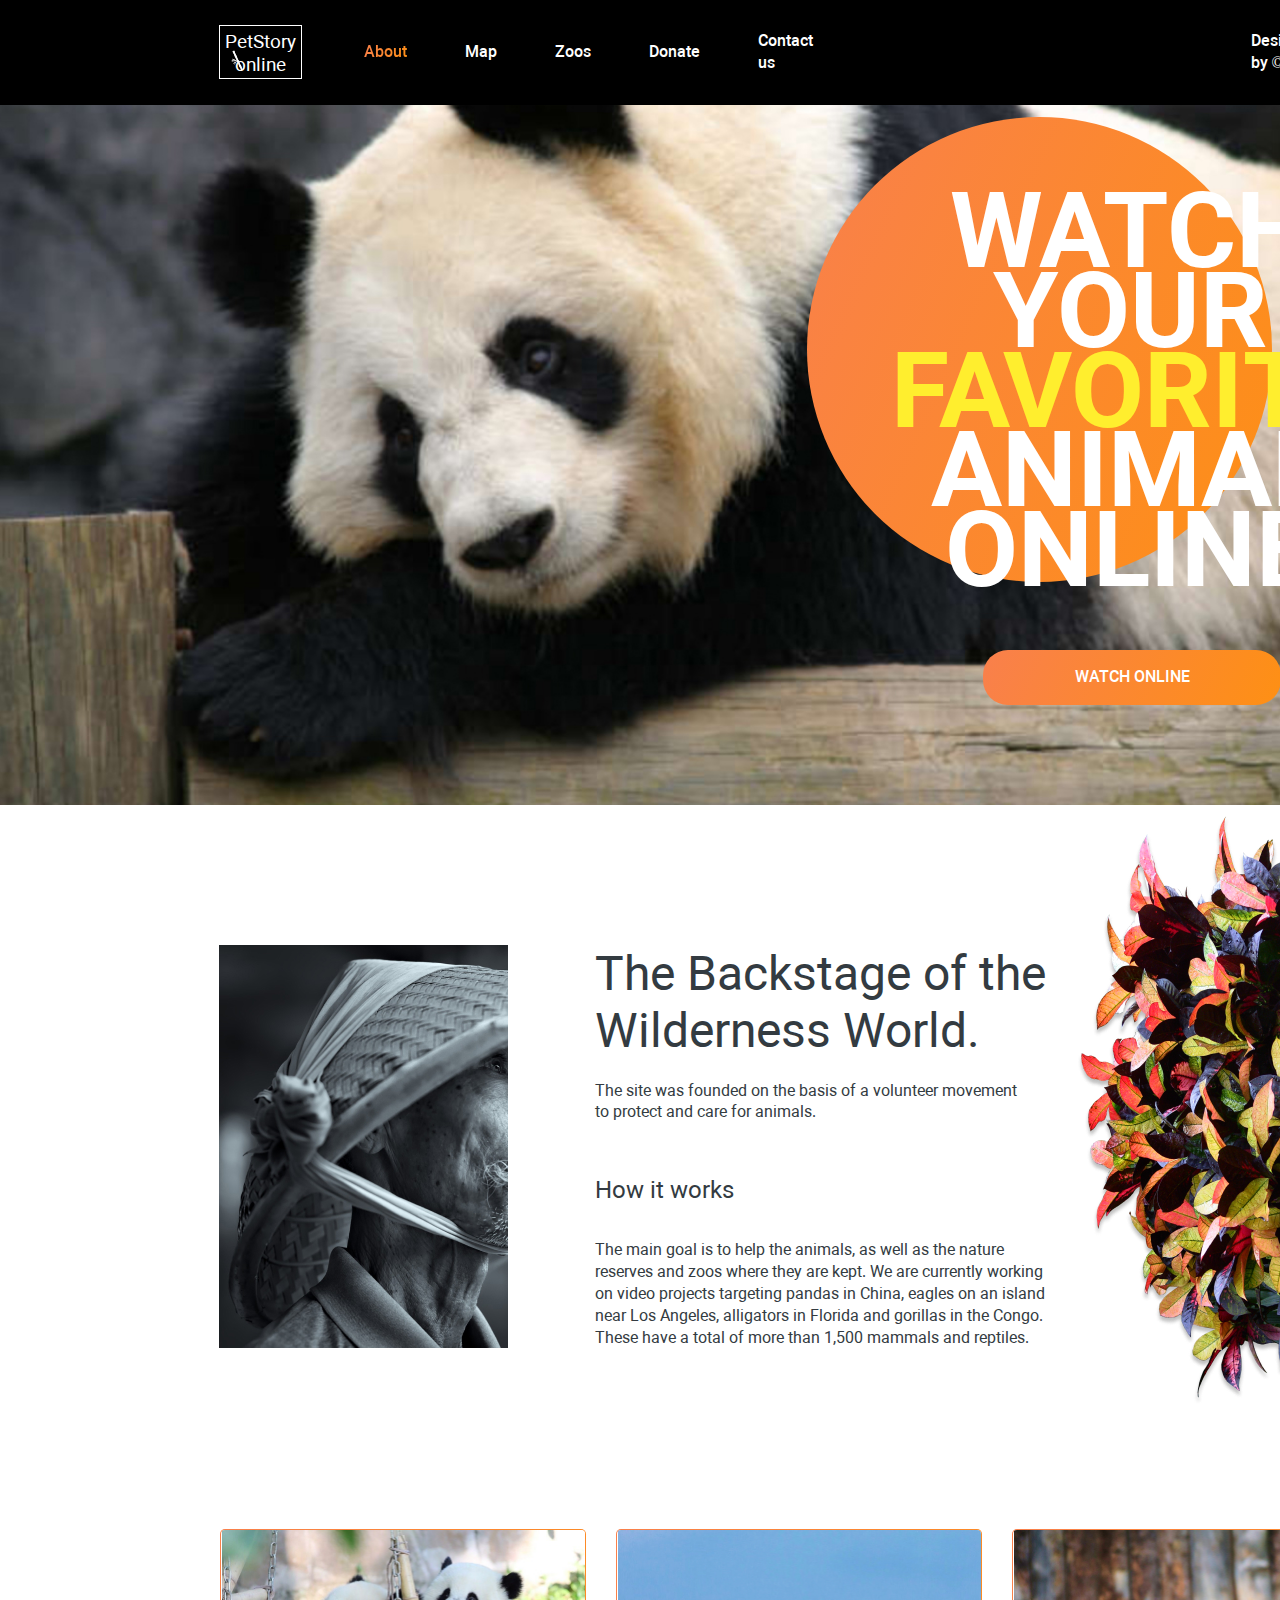
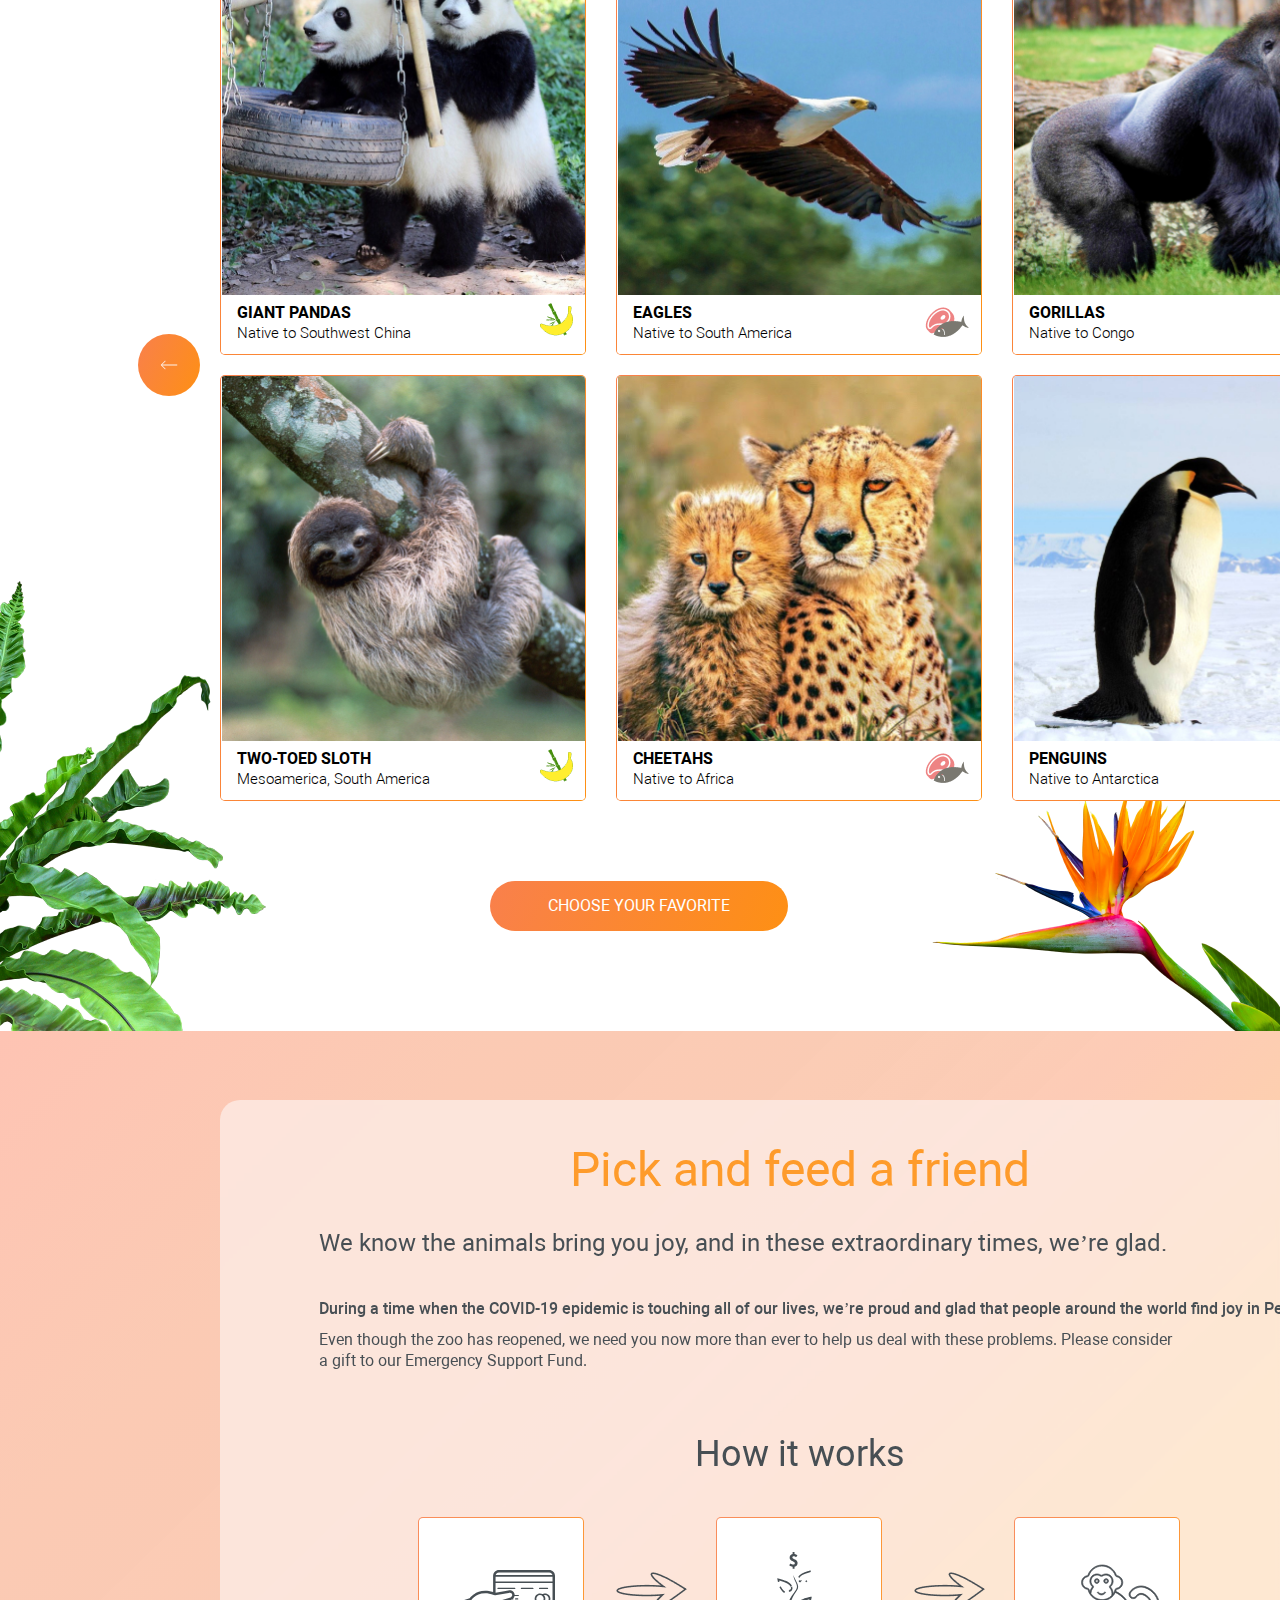
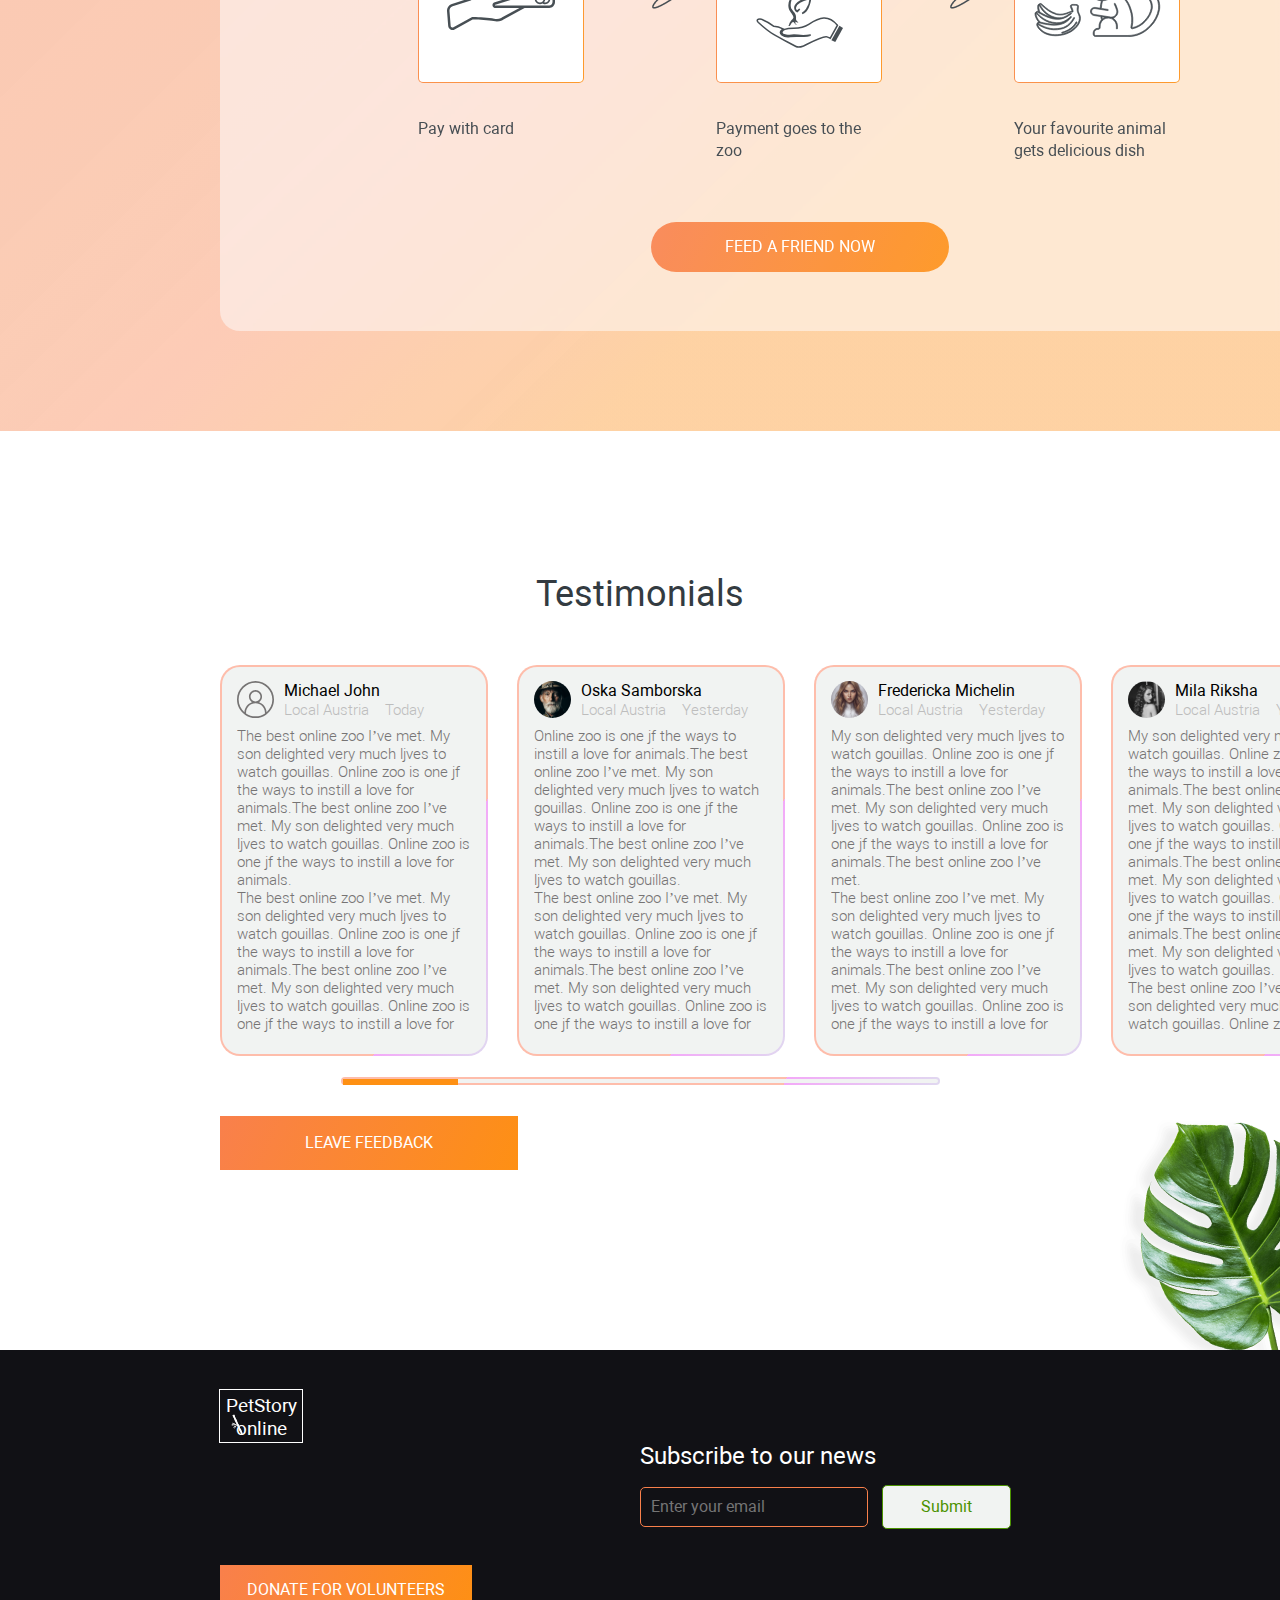
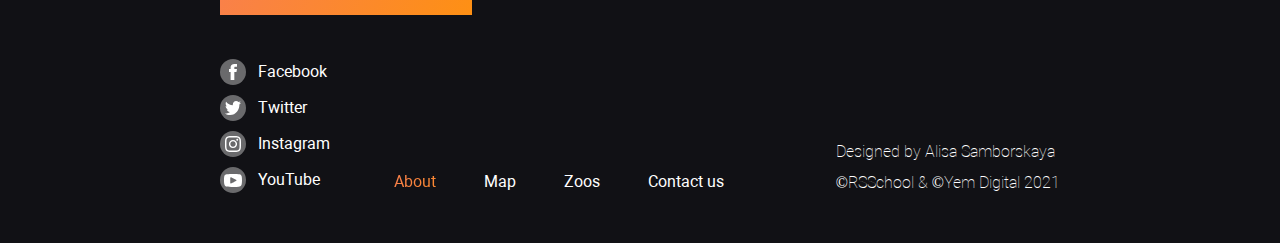
==== pages/main/index.html @ 8e5b3f79 "feat: refactor styles with PixelPerfect and do donation section in donation page" ====
<!doctype html>
<html lang="en">
<head>
    <meta charset="UTF-8">
    <meta name="viewport"
          content="width=device-width, user-scalable=no, initial-scale=1.0, maximum-scale=1.0, minimum-scale=1.0">
    <meta http-equiv="X-UA-Compatible" content="ie=edge">
    <title>Online-zoo</title>
    <link rel="stylesheet" href="style.css">
</head>
<body class="body">
<header class="header">
    <nav class="navigation">
        <a href="#main" class="navigation__logo-link logo">
            <h1 class="logo__title">PetStory online</h1>
            <img class="logo__icon" src="../../assets/icons/bamboo.svg" alt="bamboo icon">
        </a>
        <ul class="list navigation__menu">
            <li class="navigation__menu-item navigation__menu-item_active">About</li>
            <li class="navigation__menu-item">Map</li>
            <li class="navigation__menu-item">Zoos</li>
            <li class="navigation__menu-item">Donate</li>
            <li class="navigation__menu-item">Contact us</li>
        </ul>
        <p class="navigation__design">Designed by ©</p>
    </nav>
</header>
<main id="main">
    <section class="section main-banner">
        <div class="section__content main-banner__content">
            <div class="main-banner__circle"></div>
            <h2 class="main-banner__title">Watch your <span class="main-banner__title_focus">favorite</span> animal
                online</h2>
            <button class="button button_round-corners main-banner__button">watch online</button>
        </div>
    </section>
    <section class="section backstage">
        <div class="section__content backstage__content">
            <div class="backstage__img"></div>
            <div class="backstage__description">
                <h2 class="section__heading backstage__heading backstage__heading_main">
                    The Backstage of the Wilderness World.
                </h2>
                <p class="backstage__subheading">
                    The site was founded on&nbsp;the basis of&nbsp;a&nbsp;volunteer movement to&nbsp;protect and care
                    for
                    animals.
                </p>
                <h3 class="backstage__heading backstage__heading_additional">
                    How it works
                </h3>
                <p class="backstage__description">
                    The main goal is&nbsp;to&nbsp;help the animals, as&nbsp;well as&nbsp;the nature reserves and zoos
                    where
                    they are kept. We&nbsp;are currently working on&nbsp;video projects targeting pandas in&nbsp;China,
                    eagles on&nbsp;an&nbsp;island near Los Angeles, alligators in&nbsp;Florida and gorillas in&nbsp;the
                    Congo. These have a&nbsp;total of&nbsp;more than 1,500 mammals and reptiles.
                </p>
            </div>
        </div>
    </section>
    <section class="section pets">
        <div class="section__content pets__content">
            <button type="button" class="button pets__button pets__button_ctrl pets__button_prev"><img
                    src="../../assets/icons/arrow-icon.svg"></button>
            <ul class="list pets__list">
                <li class="pets__list-item border-gradient">
                    <img class="pets__img" src="../../assets/images/pandes.jpg">
                    <div class="pets__body">
                        <div class="pets__inf">
                            <h3 class="pets__animal">giant Pandas</h3>
                            <p class="pets__geo">Native to Southwest China</p>
                        </div>

                        <img class="pets__icon" src="../../assets/icons/banana-bamboo_icon.png">
                    </div>
                </li>
                <li class="pets__list-item border-gradient">
                    <img class="pets__img" src="../../assets/images/eagle.jpg">
                    <div class="pets__body">
                        <div class="pets__inf">
                            <h3 class="pets__animal">Eagles</h3>
                            <p class="pets__geo">Native to South America</p>
                        </div>
                        <img class="pets__icon" src="../../assets/icons/meet-fish_icon.png">
                    </div>
                </li>
                <li class="pets__list-item border-gradient">
                    <img class="pets__img" src="../../assets/images/gorilas.jpg">
                    <div class="pets__body">
                        <div class="pets__inf">
                            <h3 class="pets__animal">Gorillas</h3>
                            <p class="pets__geo">Native to Congo</p>
                        </div>
                        <img class="pets__icon" src="../../assets/icons/banana-bamboo_icon.png">
                    </div>
                </li>
                <li class="border-gradient pets__list-item">
                    <img class="pets__img" src="../../assets/images/two.jpg">
                    <div class="pets__body">
                        <div class="pets__inf">
                            <h3 class="pets__animal">Two-toed Sloth</h3>
                            <p class="pets__geo">Mesoamerica, South America</p>
                        </div>
                        <img class="pets__icon" src="../../assets/icons/banana-bamboo_icon.png">
                    </div>
                </li>
                <li class="border-gradient pets__list-item">
                    <img class="pets__img" src="../../assets/images/cheetans.jpg">
                    <div class="pets__body">
                        <div class="pets__inf">
                            <h3 class="pets__animal">cheetahs</h3>
                            <p class="pets__geo">Native to Africa</p>
                        </div>
                        <img class="pets__icon" src="../../assets/icons/meet-fish_icon.png">
                    </div>
                </li>
                <li class="border-gradient pets__list-item">
                    <img class="pets__img" src="../../assets/images/penguins.jpg">
                    <div class="pets__body">
                        <div class="pets__inf">
                            <h3 class="pets__animal">Penguins</h3>
                            <p class="pets__geo">Native to Antarctica</p>
                        </div>
                        <img class="pets__icon" src="../../assets/icons/meet-fish_icon.png">
                    </div>
                </li>
            </ul>
            <button type="button" class="button pets__button pets__button_ctrl pets__button_next"><img
                    src="../../assets/icons/arrow-icon.svg"></button>
        </div>
        <button type="button" class="button button_round-corners pets__button pets__button_link">choose your favorite
        </button>
    </section>
    <section class="feed">
        <div class="section__content feed__content">
            <h2 class="section__heading feed__heading feed__heading_main">Pick and feed a friend</h2>
            <p class="section__subheading feed__subheading">We know the animals bring you joy, and in these
                extraordinary times, we’re glad.</p>
            <p class="feed__description feed__description_covid">During a time when the COVID-19 epidemic is touching
                all of our lives, we’re proud and glad that people around the world find joy in PetStory.</p>
            <p class="feed__description feed__description_text">Even though the zoo has reopened, we need you now more
                than ever to help us deal with these problems. Please consider a gift to our Emergency Support Fund.
            </p>
            <h3 class="feed__heading feed__heading_additional">How it works</h3>
            <div class="feed__schema schema">
                <figure class="schema__figure">
                    <img class="border-gradient schema__img" src="../../assets/icons/pay.svg">
                    <figcaption class="schema__caption">Pay with card</figcaption>
                </figure>
                <!--                 сделать через псевдоэлемент-->
                <img class="schema__arrow" src="../../assets/icons/arrow.png">
                <figure class="schema__figure">
                    <img class="border-gradient schema__img" src="../../assets/icons/zoo.svg">
                    <figcaption class="schema__caption">Payment goes to the zoo</figcaption>
                </figure>
                <img class="schema__arrow" src="../../assets/icons/arrow.png">
                <figure class="schema__figure">
                    <img class="border-gradient schema__img" src="../../assets/icons/monkey.svg">
                    <figcaption class="schema__caption">Your favourite animal gets delicious dish</figcaption>
                </figure>
            </div>
            <button class="button button_round-corners feed__button">Feed a friend now</button>
        </div>
    </section>
    <section class="section testimonials">
        <div class="testimonials__content">
            <h2 class="testimonials__heading">Testimonials</h2>
            <ul class="list feedback-cards">
                <li class="feedback-card border-gradient_pink">
                    <div class="feedback-card__header">
                        <div class="feedback-card__header">
                            <img class="feedback-card__avatar" src="../../assets/icons/Vector.svg">
                            <div class="feedback-card__inf">
                                <p class="feedback-card__name">Michael John</p>
                                <p class="feedback-card__location">Local Austria</p>
                                <p class="feedback-card__date">Today</p>
                            </div>

                        </div>
                    </div>
                    <div class="feedback-card__description">
                        <p class="feedback-card__text">The best online zoo I’ve met. My son delighted very much ljves
                            to watch gouillas. Online zoo is one jf the ways to instill a love for animals.The best
                            online
                            zoo I’ve met. My son delighted very much ljves to watch gouillas. Online zoo is one jf the
                            ways
                            to instill a love for animals.
                        </p>
                        <p class="feedback-card__text">
                            The best online zoo I’ve met. My son delighted very much ljves to watch gouillas. Online zoo
                            is
                            one jf the ways to instill a love for animals.The best online zoo I’ve met. My son delighted
                            very much ljves to watch gouillas. Online zoo is one jf the ways to instill a love for
                            animals.
                        </p>
                    </div>

                </li>
                <li class="feedback-card border-gradient_pink">
                    <div class="feedback-card__header">
                        <div class="feedback-card__header">
                            <img class="feedback-card__avatar" src="../../assets/images/Ellipse%202.svg">
                            <div class="feedback-card__inf">
                                <p class="feedback-card__name">Oska Samborska</p>
                                <p class="feedback-card__location">Local Austria</p>
                                <p class="feedback-card__date">Yesterday</p>
                            </div>
                        </div>
                    </div>
                    <div class="feedback-card__description">
                        <p class="feedback-card__text"> Online zoo is one jf the ways to instill a love for
                            animals.The best online zoo I’ve met. My son delighted very much ljves to watch gouillas.
                            Online
                            zoo is one jf the ways to instill a love for animals.The best online zoo I’ve met. My son
                            delighted very much ljves to watch gouillas.
                        </p>
                        <p class="feedback-card__text">
                            The best online zoo I’ve met. My son delighted very much ljves to watch gouillas. Online zoo
                            is
                            one jf the ways to instill a love for animals.The best online zoo I’ve met. My son delighted
                            very much ljves to watch gouillas. Online zoo is one jf the ways to instill a love for
                            animals.
                        </p>
                    </div>
                </li>
                <li class="feedback-card border-gradient_pink">
                    <div class="feedback-card__header">
                        <div class="feedback-card__header">
                            <img class="feedback-card__avatar" src="../../assets/images/3.svg">
                            <div class="feedback-card__inf">
                                <p class="feedback-card__name">Fredericka Michelin</p>
                                <p class="feedback-card__location">Local Austria</p>
                                <p class="feedback-card__date">Yesterday</p>
                            </div>
                        </div>
                    </div>
                    <div class="feedback-card__description">
                        <p class="feedback-card__text"> My son delighted very much ljves to watch gouillas. Online
                            zoo is one jf the ways to instill a love for animals.The best online zoo I’ve met. My son
                            delighted very much ljves to watch gouillas. Online zoo is one jf the ways to instill a love
                            for
                            animals.The best online zoo I’ve met.
                        </p>
                        <p class="feedback-card__text">
                            The best online zoo I’ve met. My son delighted very much ljves to watch gouillas. Online zoo
                            is
                            one jf the ways to instill a love for animals.The best online zoo I’ve met. My son delighted
                            very much ljves to watch gouillas. Online zoo is one jf the ways to instill a love for
                            animals.
                        </p>
                    </div>
                </li>
                <li class="feedback-card border-gradient_pink">
                    <div class="feedback-card__header">
                        <div class="feedback-card__header">
                            <img class="feedback-card__avatar" src="../../assets/images/4.svg">
                            <div class="feedback-card__inf">
                                <p class="feedback-card__name">Mila Riksha</p>
                                <p class="feedback-card__location">Local Austria</p>
                                <p class="feedback-card__date">Yesterday</p>
                            </div>
                        </div>
                    </div>
                    <div class="feedback-card__description">
                        <p class="feedback-card__text">My son delighted very much ljves to watch gouillas. Online zoo
                            is one jf the ways to instill a love for animals.The best online zoo I’ve met. My son
                            delighted
                            very much ljves to watch gouillas. Online zoo is one jf the ways to instill a love for
                            animals.The best online zoo I’ve met. My son delighted very much ljves to watch gouillas.
                            Online
                            zoo is one jf the ways to instill a love for animals.The best online zoo I’ve met. My son
                            delighted very much ljves to watch gouillas.
                        </p>
                        <p class="feedback-card__text">
                            The best online zoo I’ve met. My son delighted very much ljves to watch gouillas. Online zoo
                            is
                            one jf the ways to instill a love for animals.The best online zoo I’ve met. My son delighted
                            very much ljves to watch gouillas. Online zoo is one jf the ways to instill a love for
                            animals.
                        </p>
                    </div>
                </li>
            </ul>
            <div class="border-gradient_pink testimonials__line-scroll line-scroll">
                <div class="line-scroll__active-part"></div>
            </div>
            <button class="button button_submit testimonials__button">leave feedback</button>
        </div>

    </section>
</main>
<footer class="footer">
    <div class="footer__content">
        <a href="#main" class="navigation__logo-link logo">
            <h2 class="logo__title">PetStory online</h2>

            <img class="logo__icon" src="../../assets/icons/bamboo.svg" alt="bamboo icon">
        </a>
        <form class="subscribe-form">
            <h3 class="subscribe-form__heading">Subscribe to our news</h3>
            <input class="subscribe-form__input" placeholder="Enter your email">
            <button type="submit" class="button button__submit subscribe-form__button">
                Submit
            </button>
        </form>
        <button class="button footer__button footer__button_donate footer__button">
            donate for volunteers
        </button>
        <ul class="list social-links">
            <li class="social-link__item">
                <a href="https://www.facebook.com" class="footer__social-link">
                    <img class="footer__social-icon" src="../../assets/icons/facebook.svg"><span>Facebook</span>
                </a>
            </li>
            <li class="social-link__item">
                <a href="https://twitter.com" class="footer__social-link">
                    <img class="footer__social-icon" src="../../assets/icons/twitter.svg"><span>Twitter</span>
                </a>
            </li>
            <li class="social-link__item">
                <a href="https://www.instagram.com" class="footer__social-link">
                    <img class="footer__social-icon" src="../../assets/icons/instagram.svg"><span>Instagram</span>
                </a>
            </li>
            <li class="social-link__item">
                <a href="https://www.youtube.com" class="footer__social-link">
                    <img class="footer__social-icon" src="../../assets/icons/yourube.svg"><span>YouTube</span>
                </a>
            </li>
        </ul>
        <nav class="footer__nav">
            <ul class="list footer__navigation-list">
                <li class="footer__navigation-item footer__navigation-item_active"><a class="footer__navigation-link">About</a>
                </li>
                <li class="footer__navigation-item"><a class="footer__navigation-link">Map</a></li>
                <li class="footer__navigation-item"><a class="footer__navigation-link">Zoos</a></li>
                <li class="footer__navigation-item"><a class="footer__navigation-link">Contact us</a></li>
            </ul>
        </nav>
        <div class="footer__design">
            <p class="footer__design-inf">
                Designed by Alisa Samborskaya
            </p>
            <p class="footer__design-inf">
                ©RSSchool & ©Yem Digital 2021
            </p>
        </div>
    </div>
</footer>
</body>
</html>
---- pages/main/style.css ----
@import url(../../assets/styles/index.css);
@import url(../../assets/styles/components/body/body.css);
@import url(../../assets/styles/components/header/header.css);
@import url(../../assets/styles/components/main-banner/main-banner.css);
@import url(../../assets/styles/components/backstage/backstage.css);
@import url(../../assets/styles/components/pets/pets.css);
@import url(../../assets/styles/components/feed/feed.css);
@import url(../../assets/styles/components/testimonials/testimonials.css);
@import url(../../assets/styles/components/footer/footer.css);
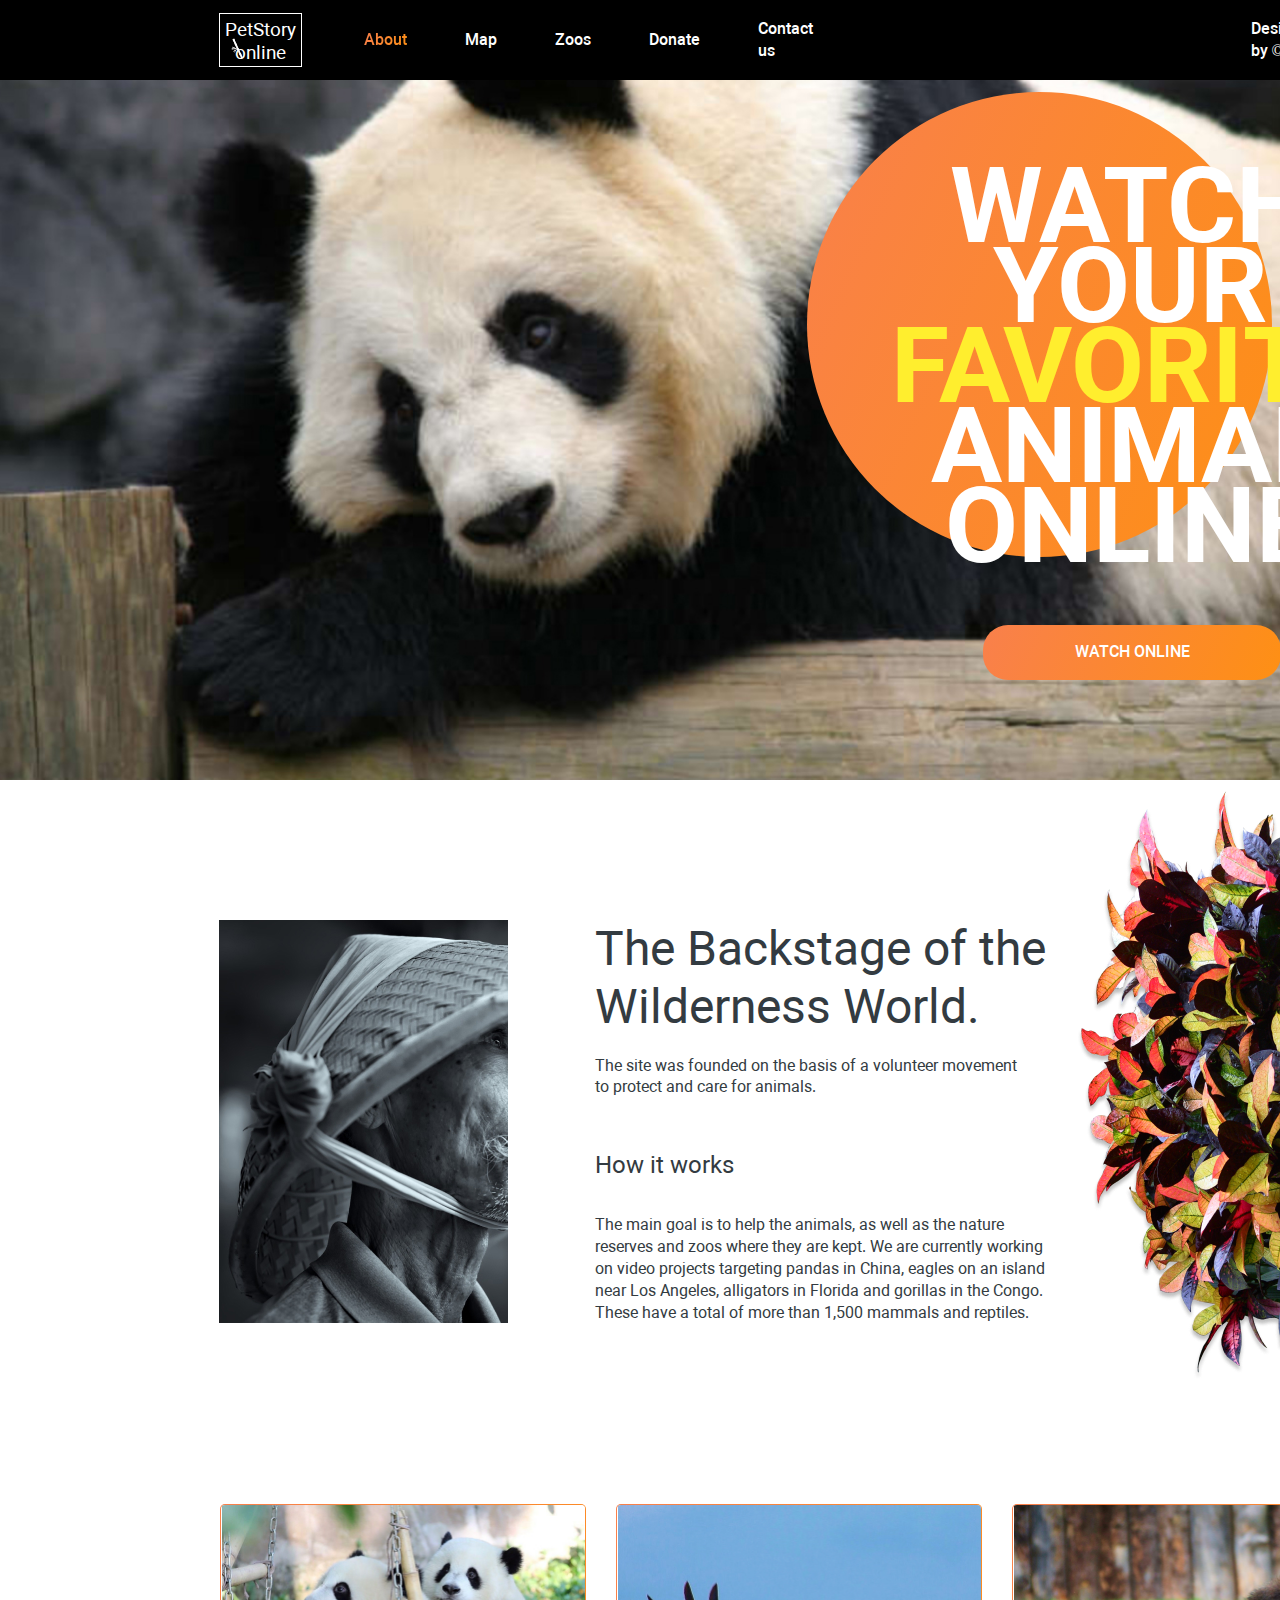
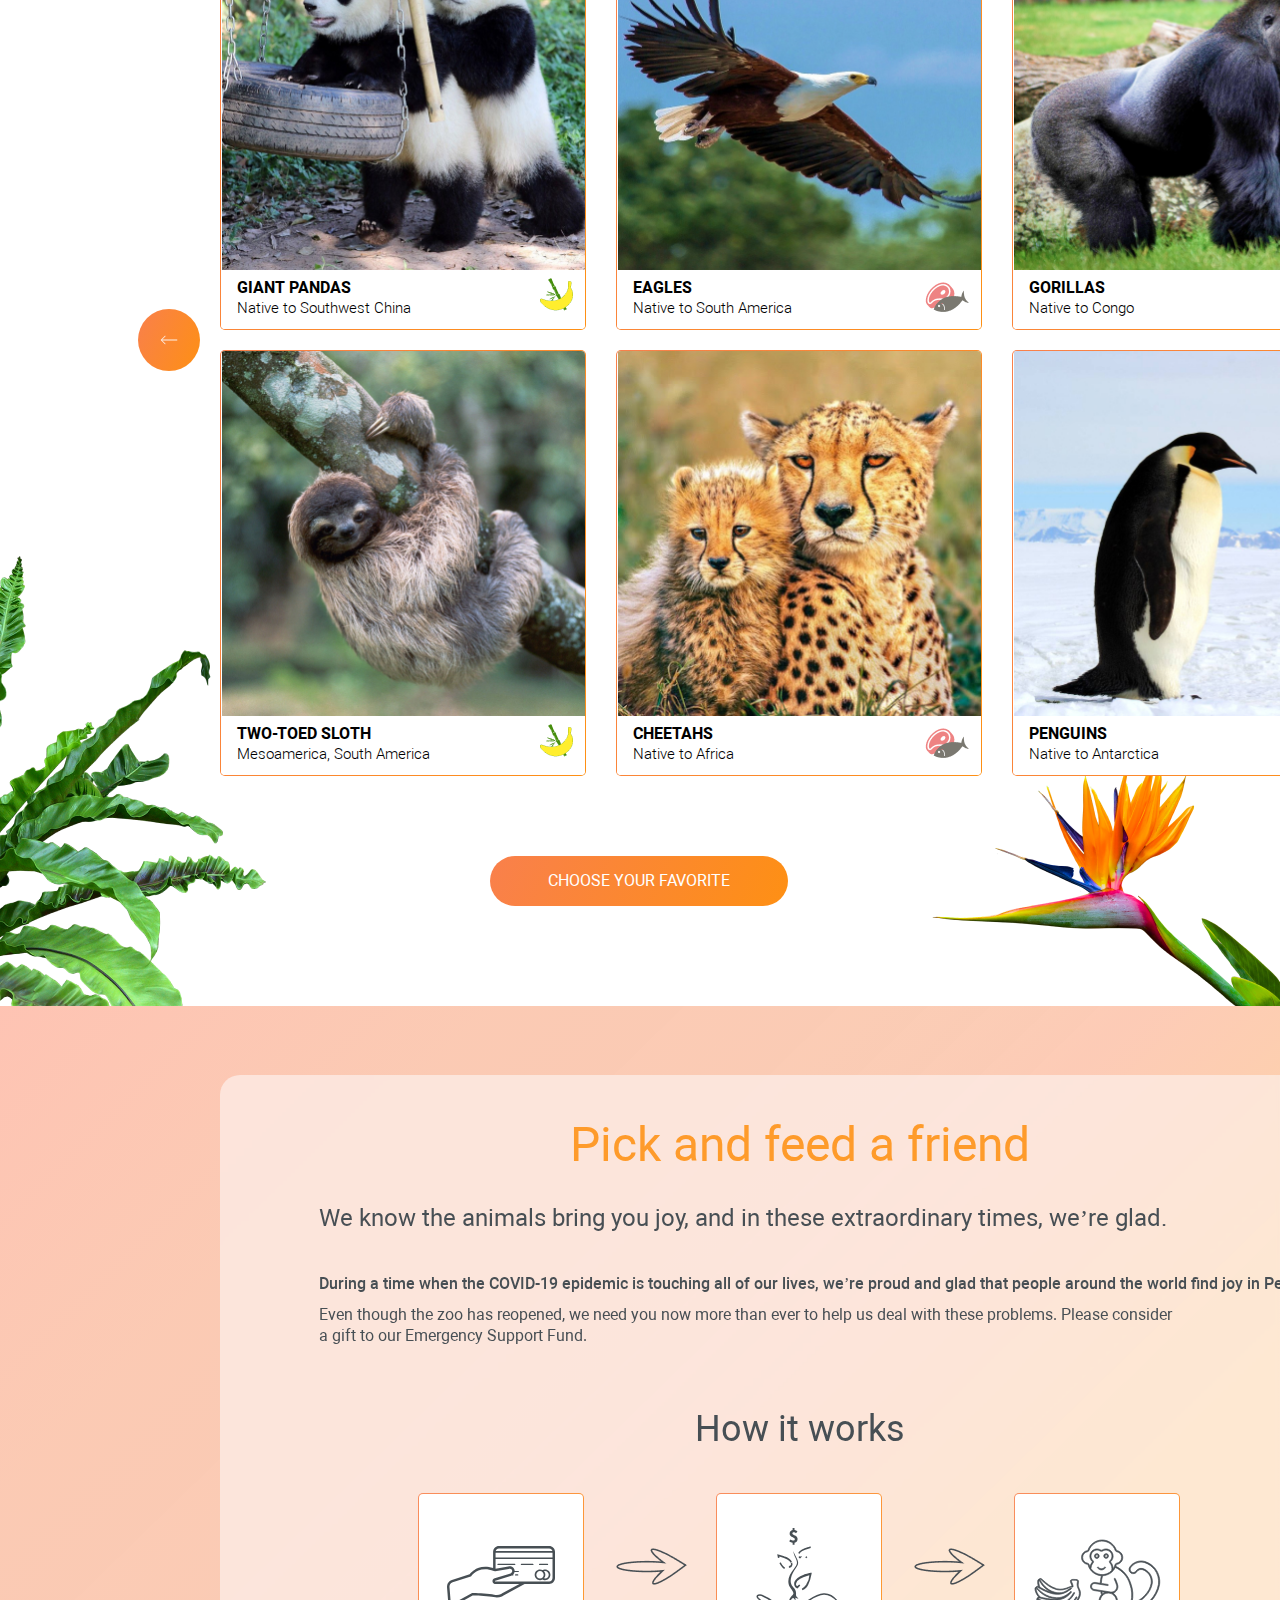
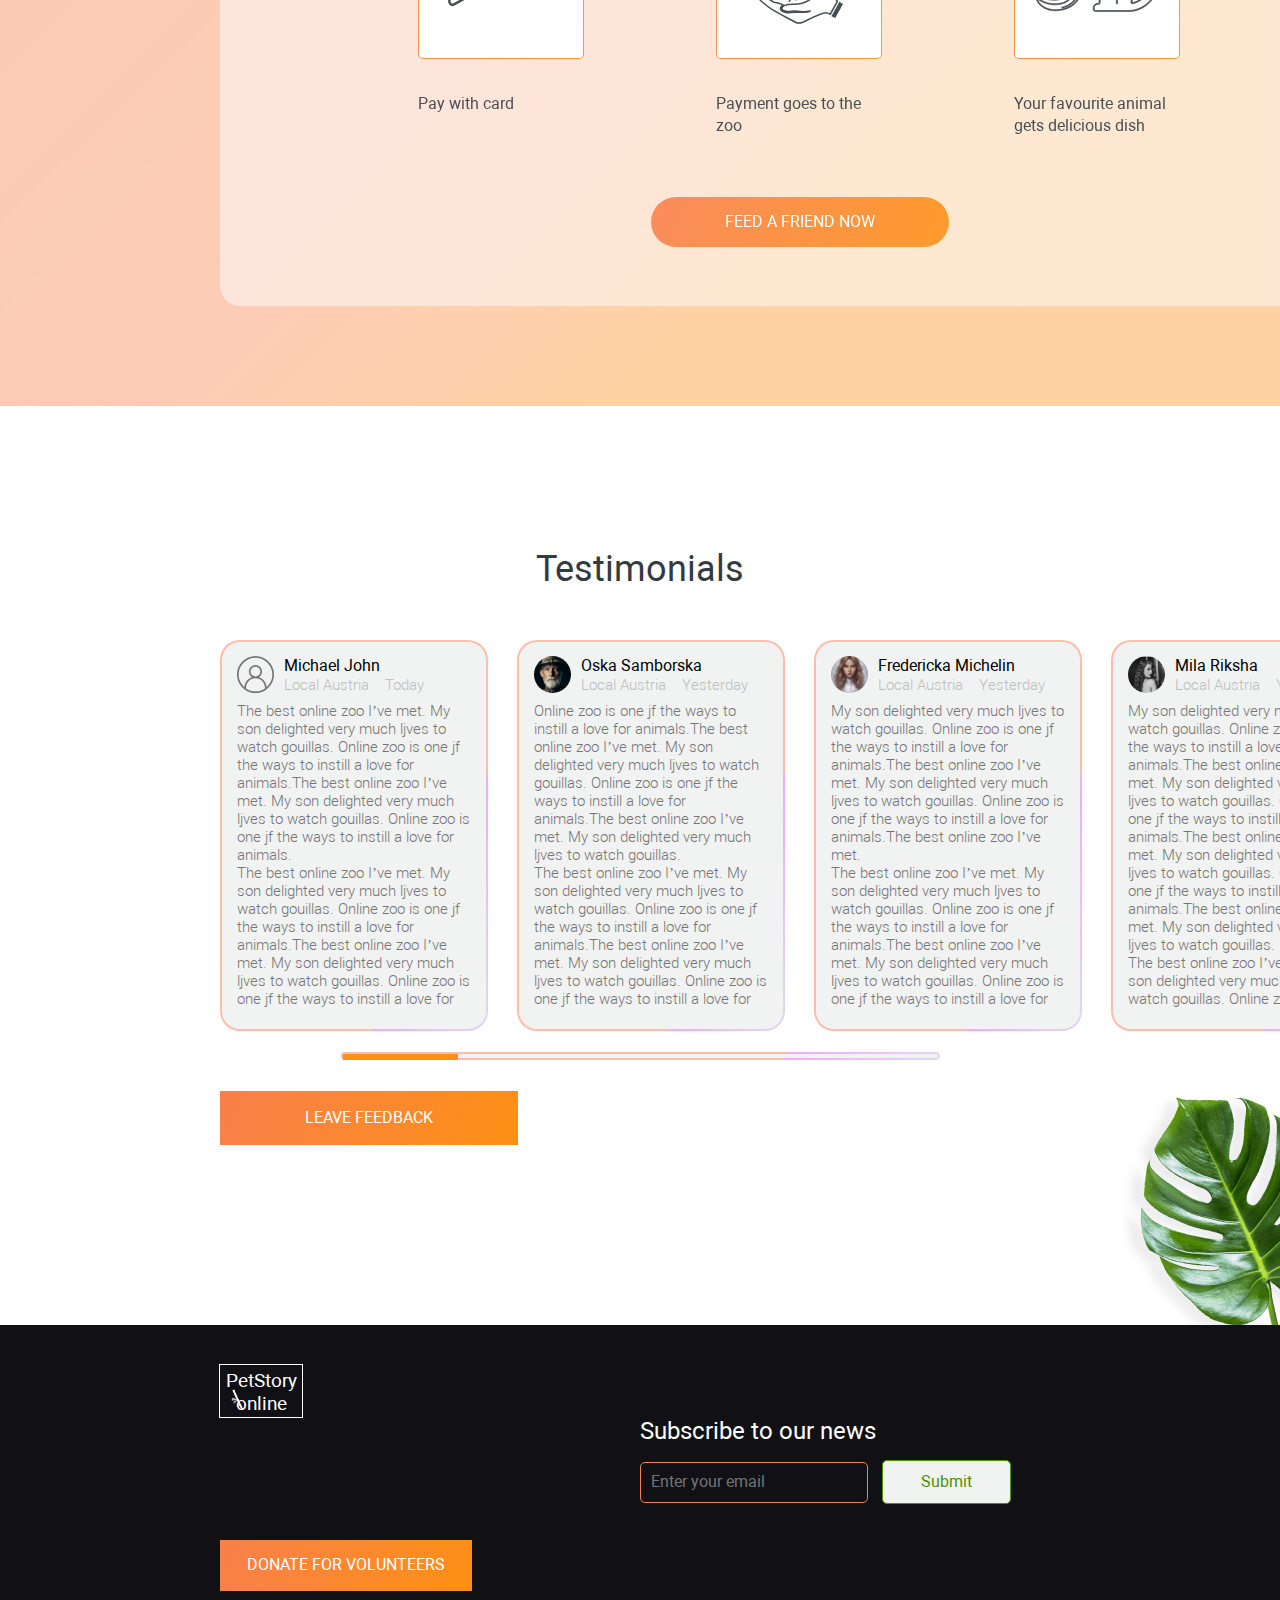
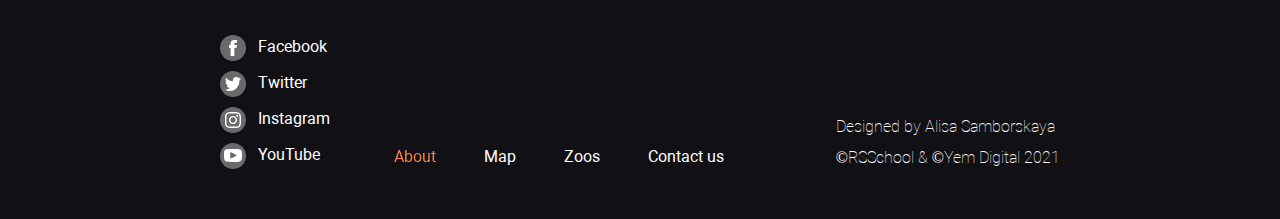
==== commit 655f72f2: "refactor: add some styles" ====
--- a/pages/main/index.html
+++ b/pages/main/index.html
@@ -16,13 +16,13 @@
             <img class="logo__icon" src="../../assets/icons/bamboo.svg" alt="bamboo icon">
         </a>
         <ul class="list navigation__menu">
-            <li class="navigation__menu-item navigation__menu-item_active">About</li>
-            <li class="navigation__menu-item">Map</li>
-            <li class="navigation__menu-item">Zoos</li>
-            <li class="navigation__menu-item">Donate</li>
-            <li class="navigation__menu-item">Contact us</li>
+            <li class="navigation__menu-item navigation__menu-item_active"><a class="link" href="#main">About</a></li>
+            <li class="navigation__menu-item"><a class="link" href="#">Map</a></li>
+            <li class="navigation__menu-item"><a class="link" href="#">Zoos</a></li>
+            <li class="navigation__menu-item"><a class="link" href="../donate/index.html">Donate</a></li>
+            <li class="navigation__menu-item"><a class="link" href="#">Contact us</a></li>
         </ul>
-        <p class="navigation__design">Designed by ©</p>
+        <a href="https://www.figma.com/file/jfEFwkXVj1WRq7sUHDr8os/PetStory-online" class="link navigation__design">Designed by ©</a>
     </nav>
 </header>
 <main id="main">
@@ -331,11 +331,11 @@
         </ul>
         <nav class="footer__nav">
             <ul class="list footer__navigation-list">
-                <li class="footer__navigation-item footer__navigation-item_active"><a class="footer__navigation-link">About</a>
-                </li>
-                <li class="footer__navigation-item"><a class="footer__navigation-link">Map</a></li>
-                <li class="footer__navigation-item"><a class="footer__navigation-link">Zoos</a></li>
-                <li class="footer__navigation-item"><a class="footer__navigation-link">Contact us</a></li>
+                <li class="footer__navigation-item footer__navigation-item_active"><a href="#main" class="link footer__navigation-link">About</a>
+                </li>
+                <li class="footer__navigation-item"><a href="#" class="link footer__navigation-link">Map</a></li>
+                <li class="footer__navigation-item"><a href="#" class="link footer__navigation-link">Zoos</a></li>
+                <li class="footer__navigation-item"><a href="#" class="link footer__navigation-link">Contact us</a></li>
             </ul>
         </nav>
         <div class="footer__design">
@@ -348,5 +348,6 @@
         </div>
     </div>
 </footer>
+<script src="script.js"></script>
 </body>
 </html>
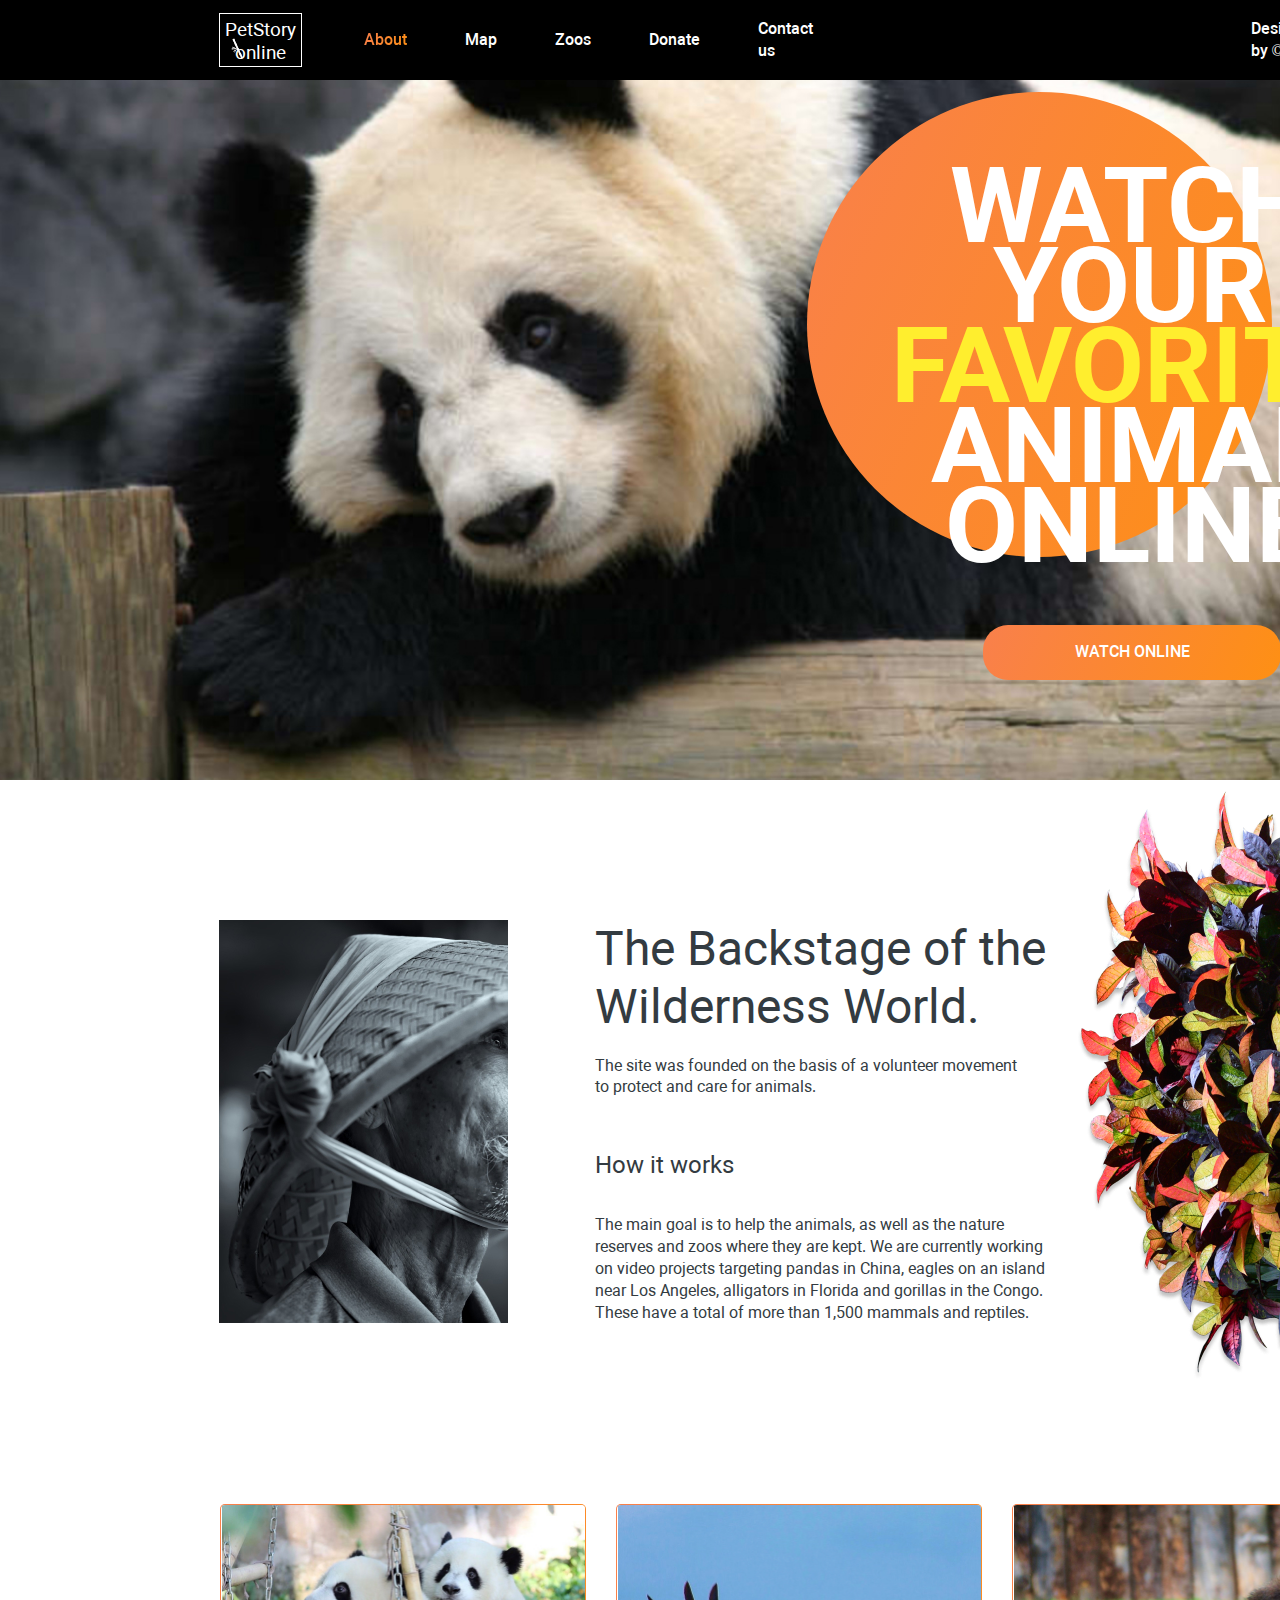
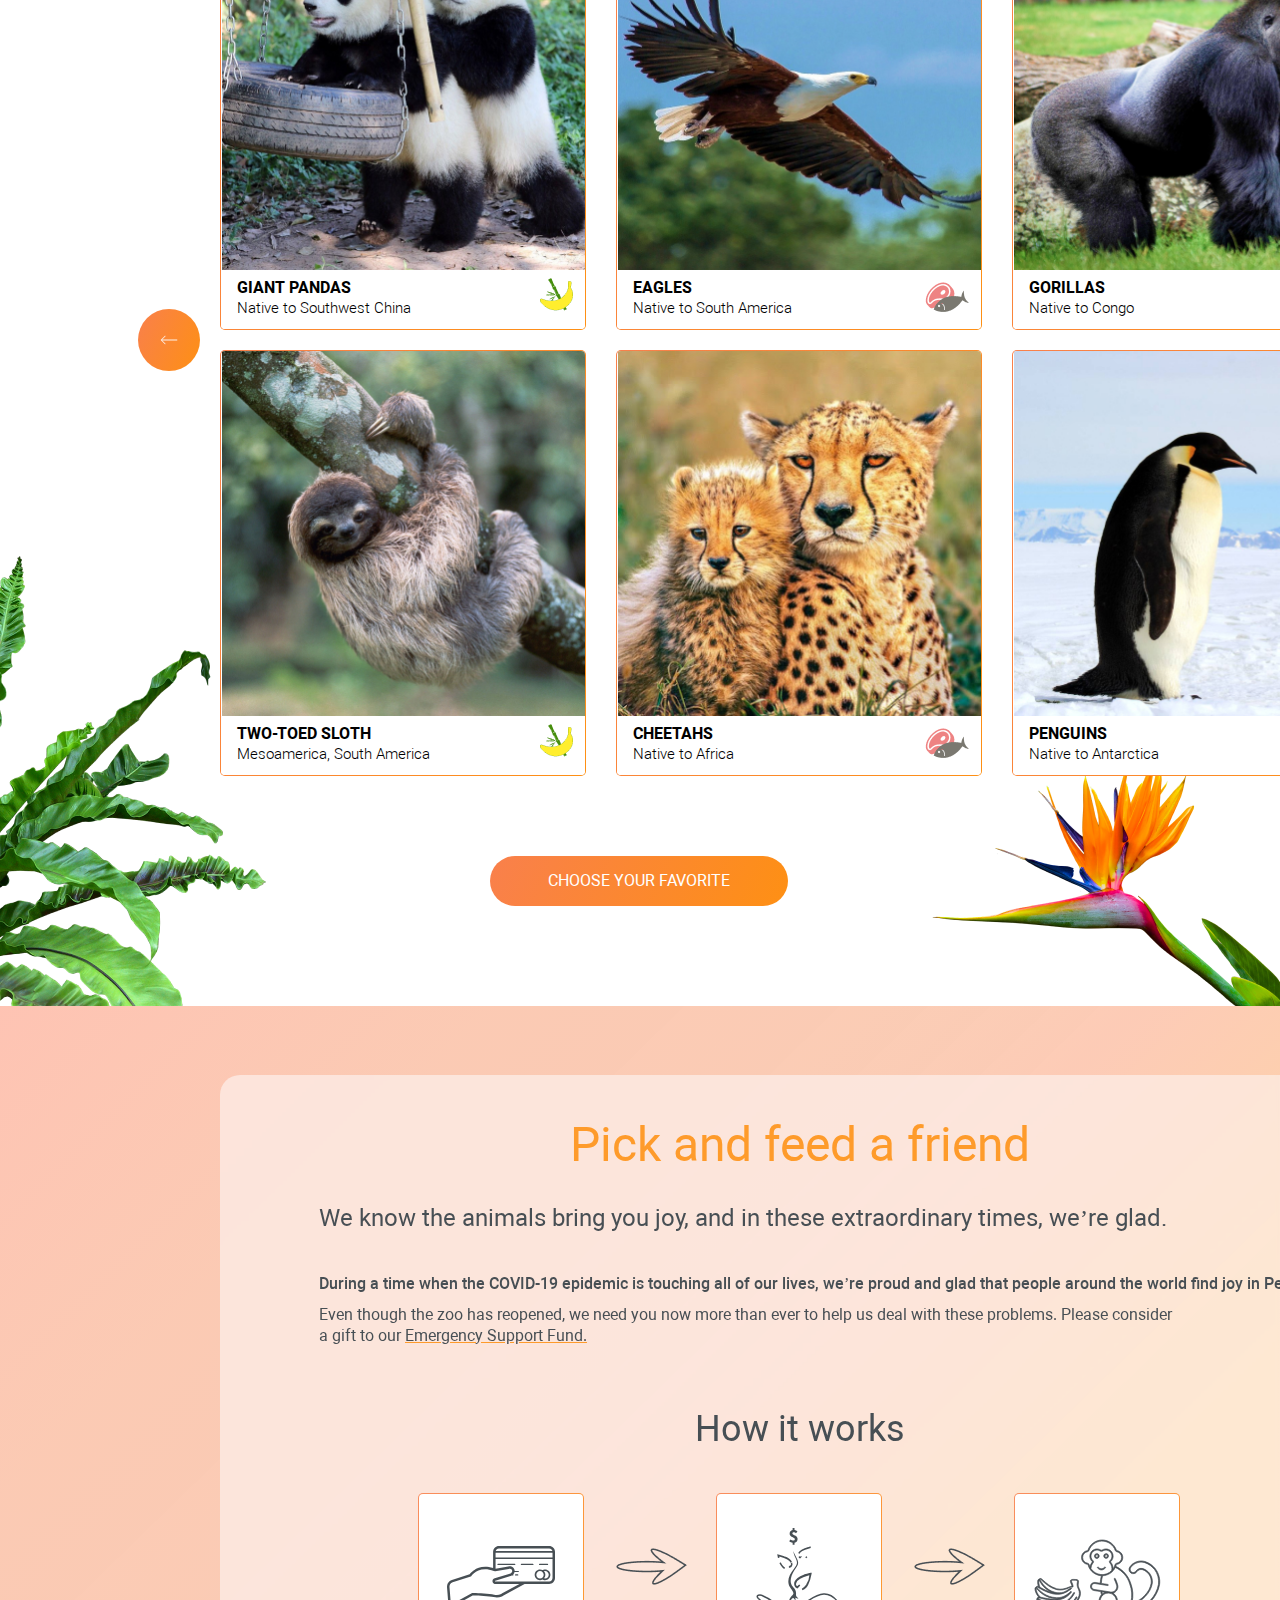
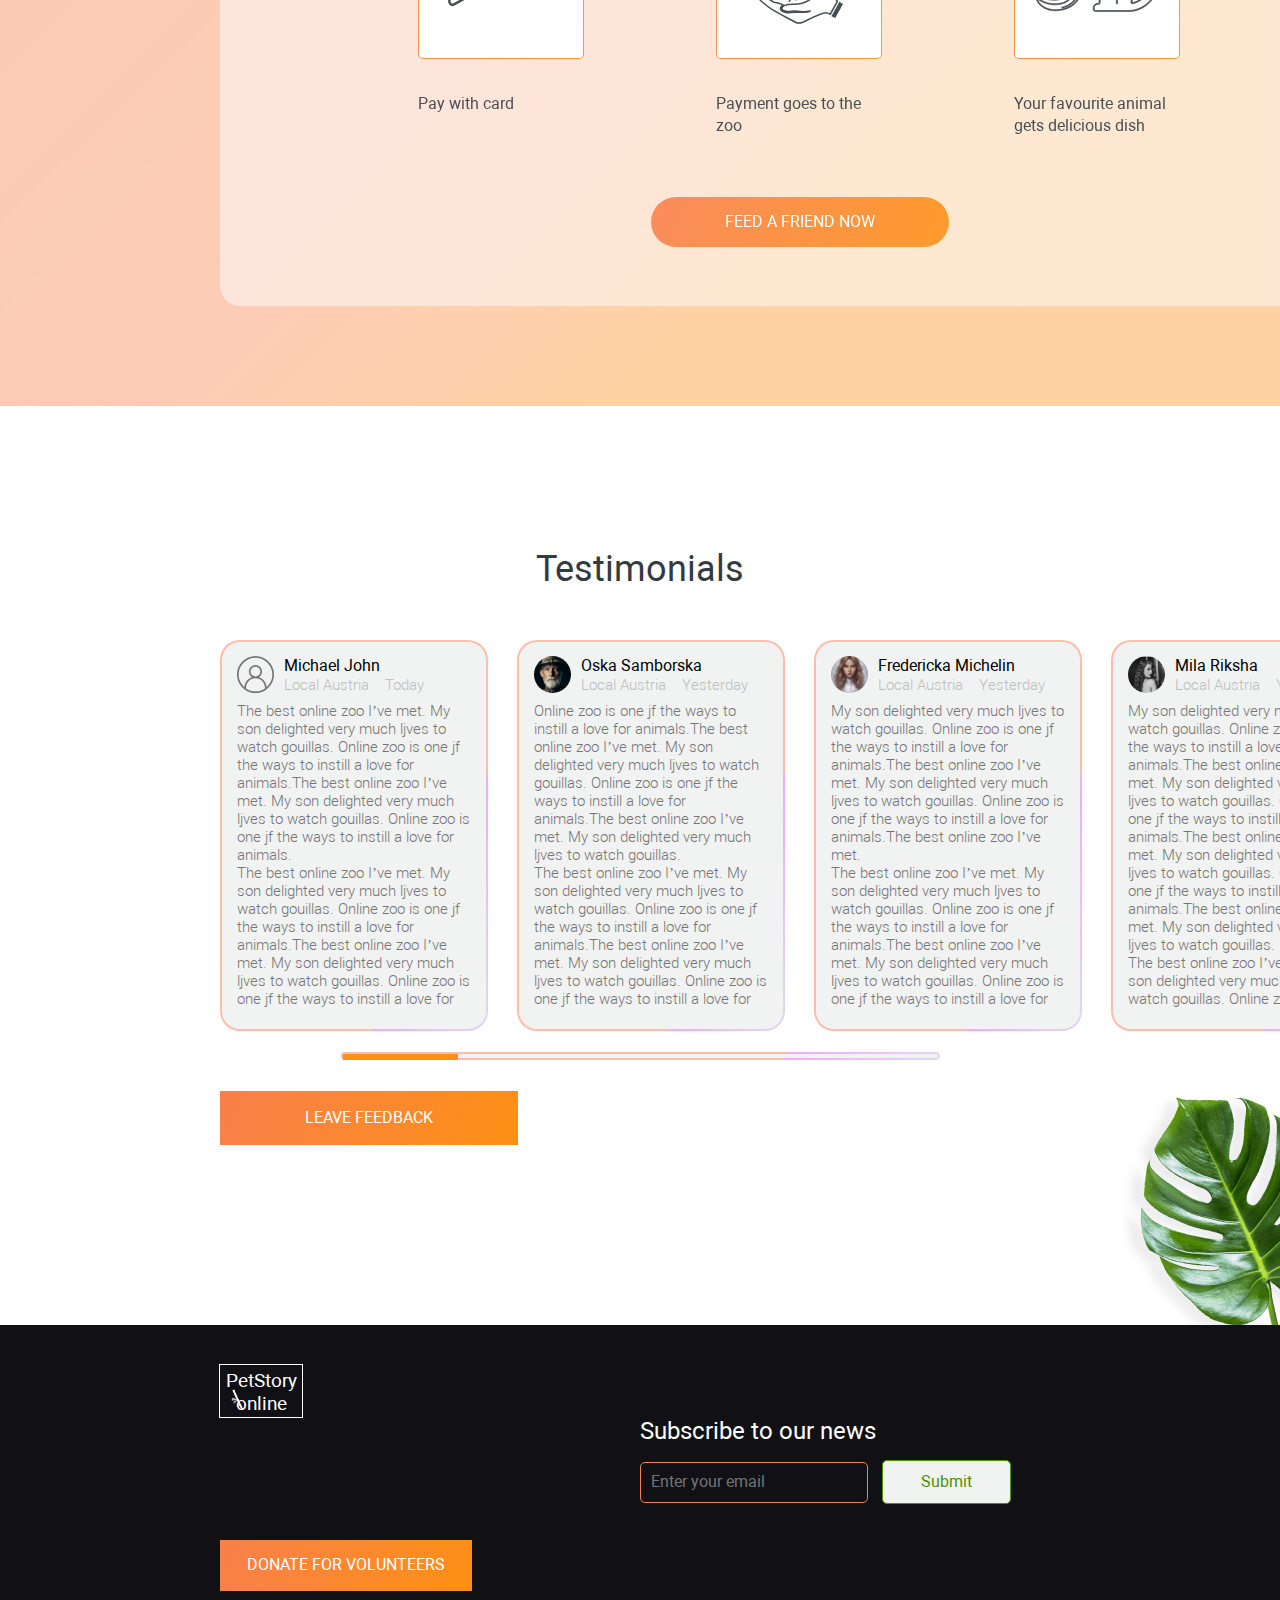
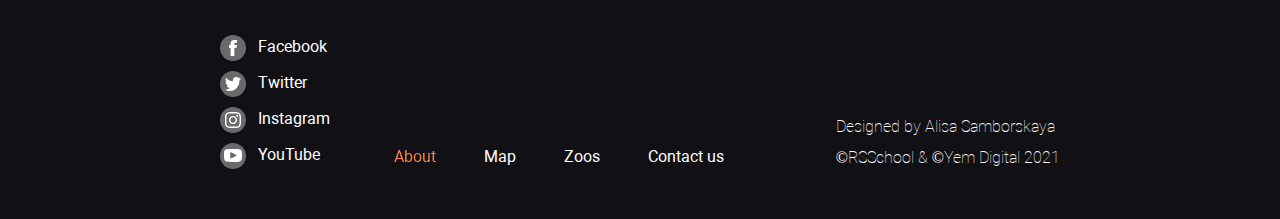
==== commit c95d9cd3: "fix: do emergency link" ====
--- a/pages/main/index.html
+++ b/pages/main/index.html
@@ -140,7 +140,7 @@
             <p class="feed__description feed__description_covid">During a time when the COVID-19 epidemic is touching
                 all of our lives, we’re proud and glad that people around the world find joy in PetStory.</p>
             <p class="feed__description feed__description_text">Even though the zoo has reopened, we need you now more
-                than ever to help us deal with these problems. Please consider a gift to our Emergency Support Fund.
+                than ever to help us deal with these problems. Please consider a gift to our <a class="link feed__link" href="../donate/index.html">Emergency Support Fund.</a>
             </p>
             <h3 class="feed__heading feed__heading_additional">How it works</h3>
             <div class="feed__schema schema">
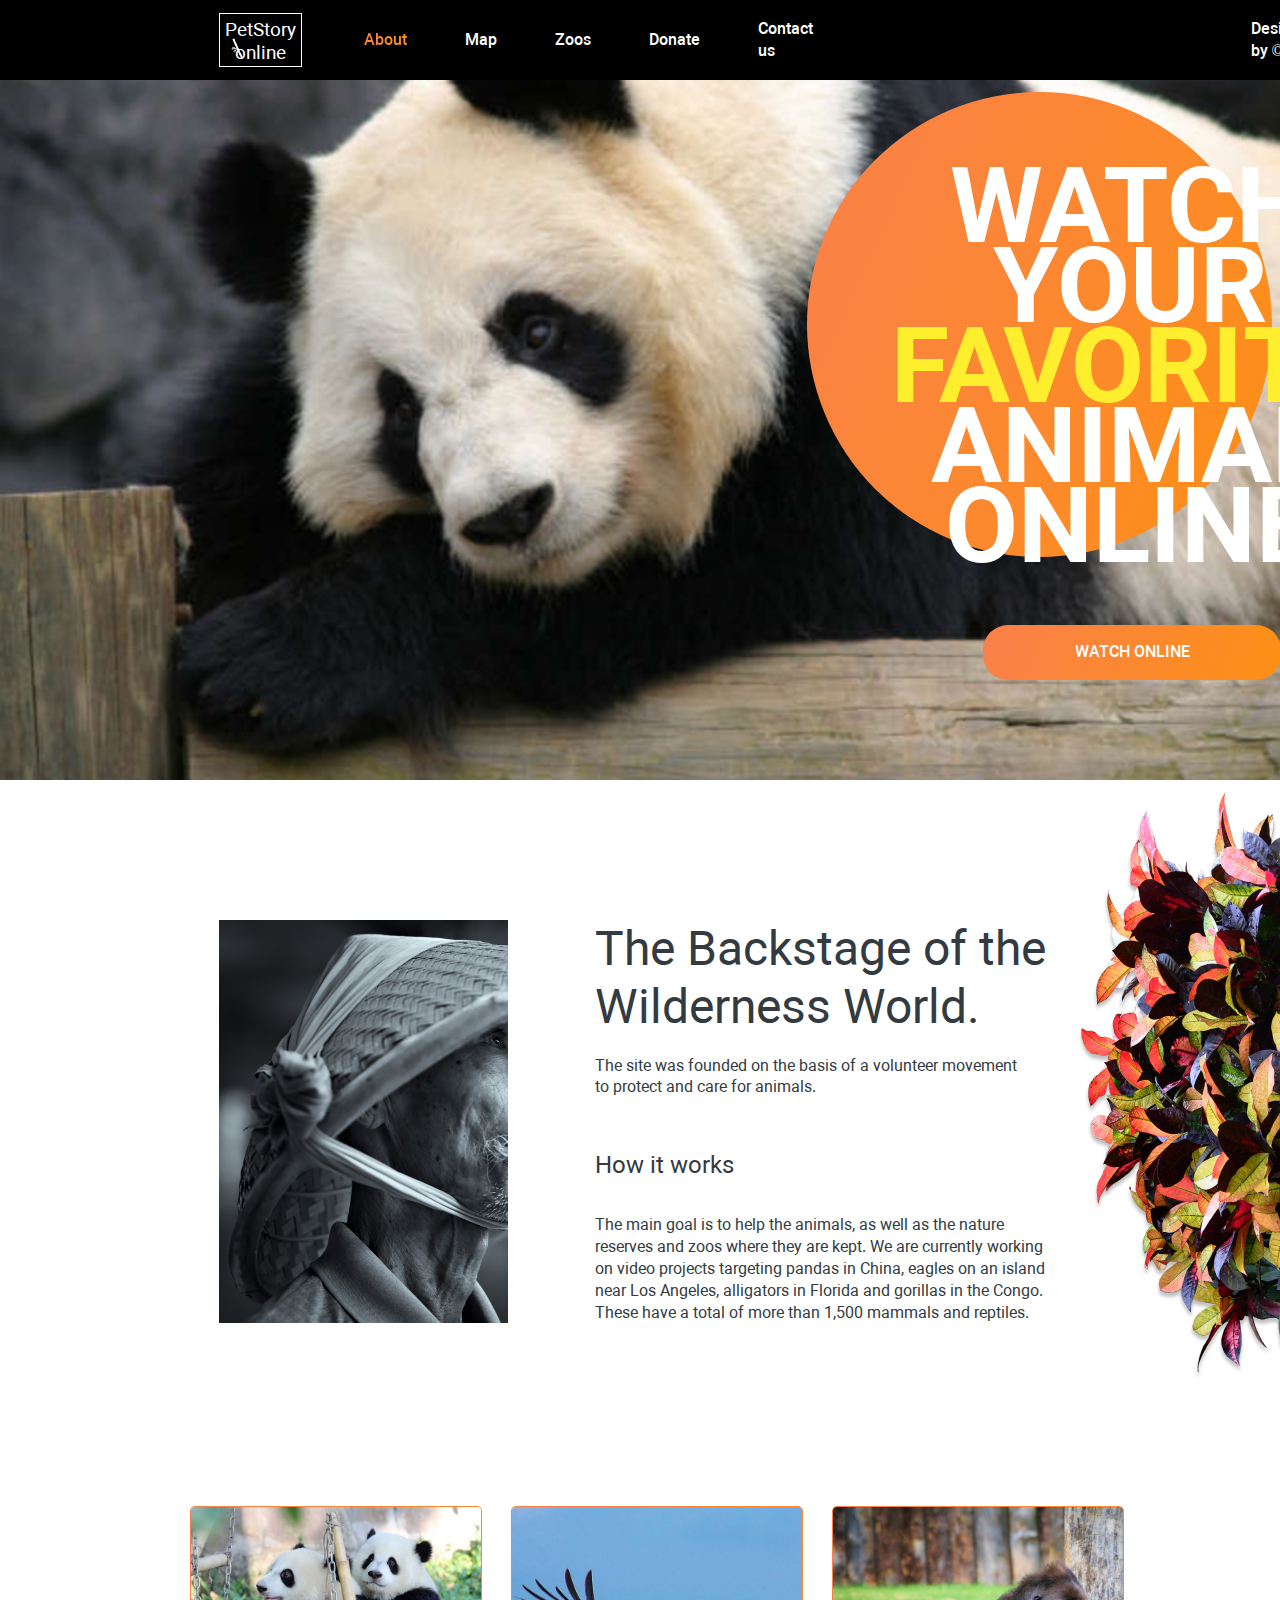
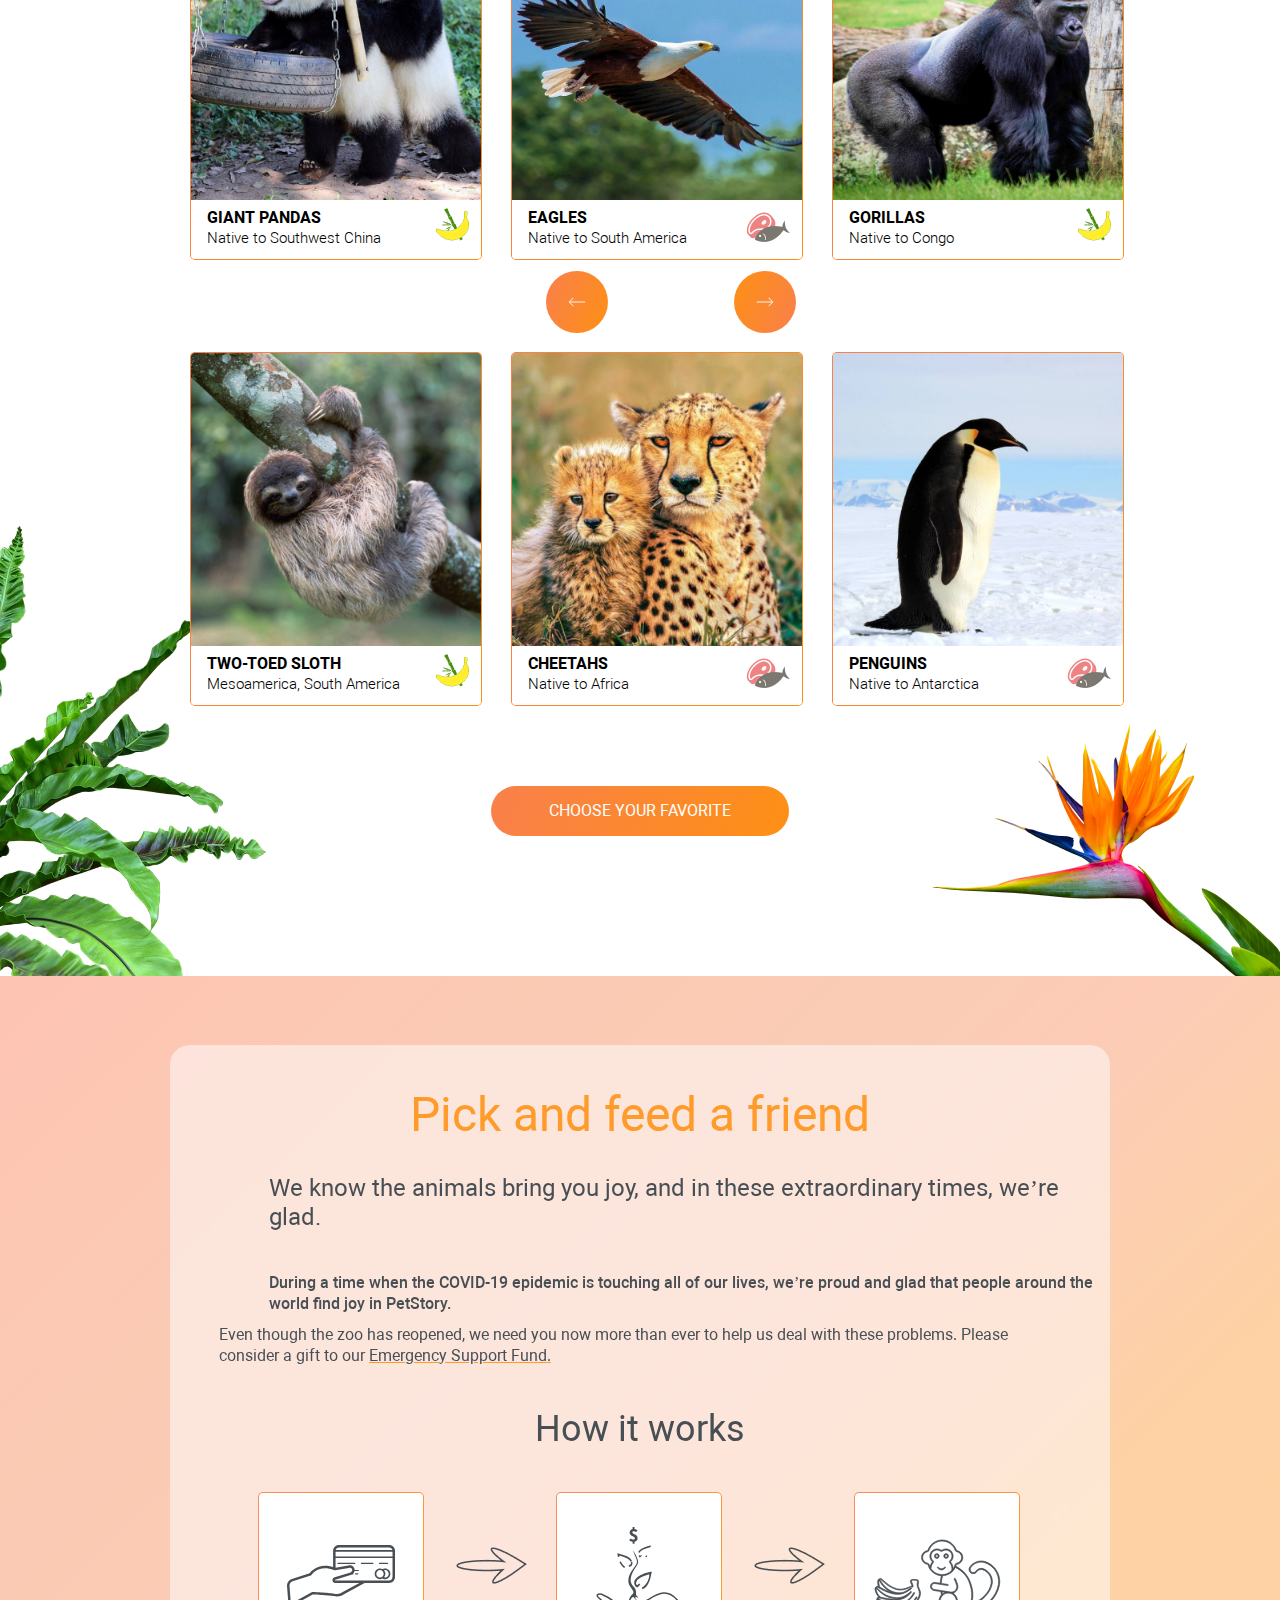
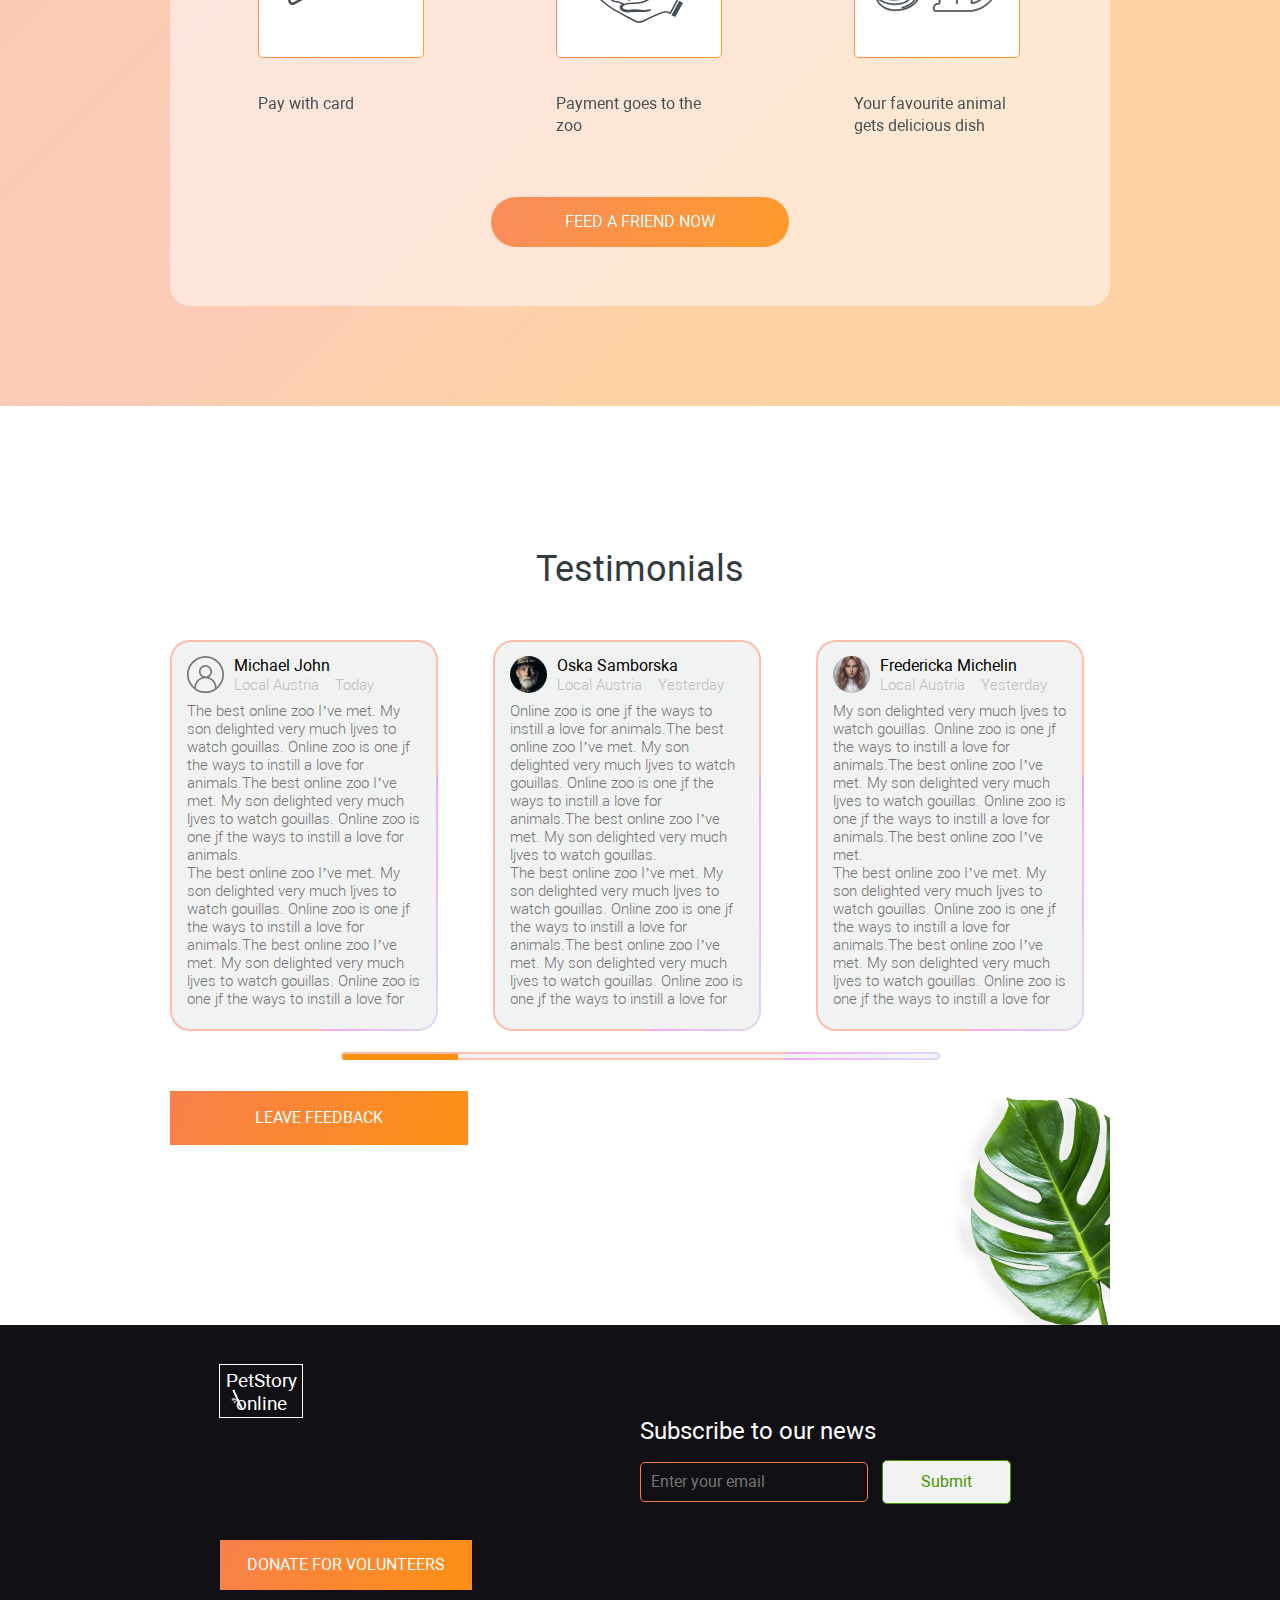
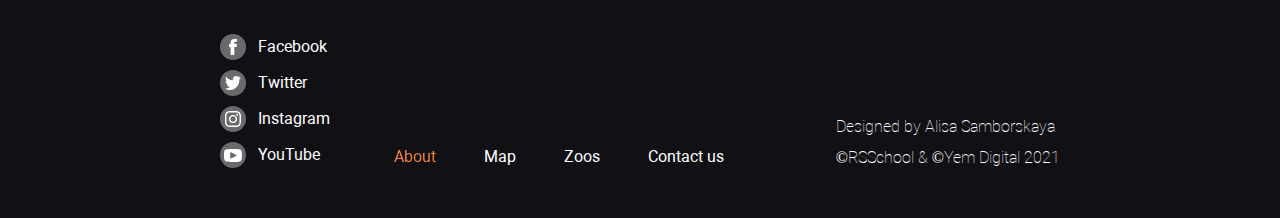
==== commit 068589fc: "feat: add style for middle screen" ====
--- a/pages/main/index.html
+++ b/pages/main/index.html
@@ -148,7 +148,6 @@
                     <img class="border-gradient schema__img" src="../../assets/icons/pay.svg">
                     <figcaption class="schema__caption">Pay with card</figcaption>
                 </figure>
-                <!--                 сделать через псевдоэлемент-->
                 <img class="schema__arrow" src="../../assets/icons/arrow.png">
                 <figure class="schema__figure">
                     <img class="border-gradient schema__img" src="../../assets/icons/zoo.svg">
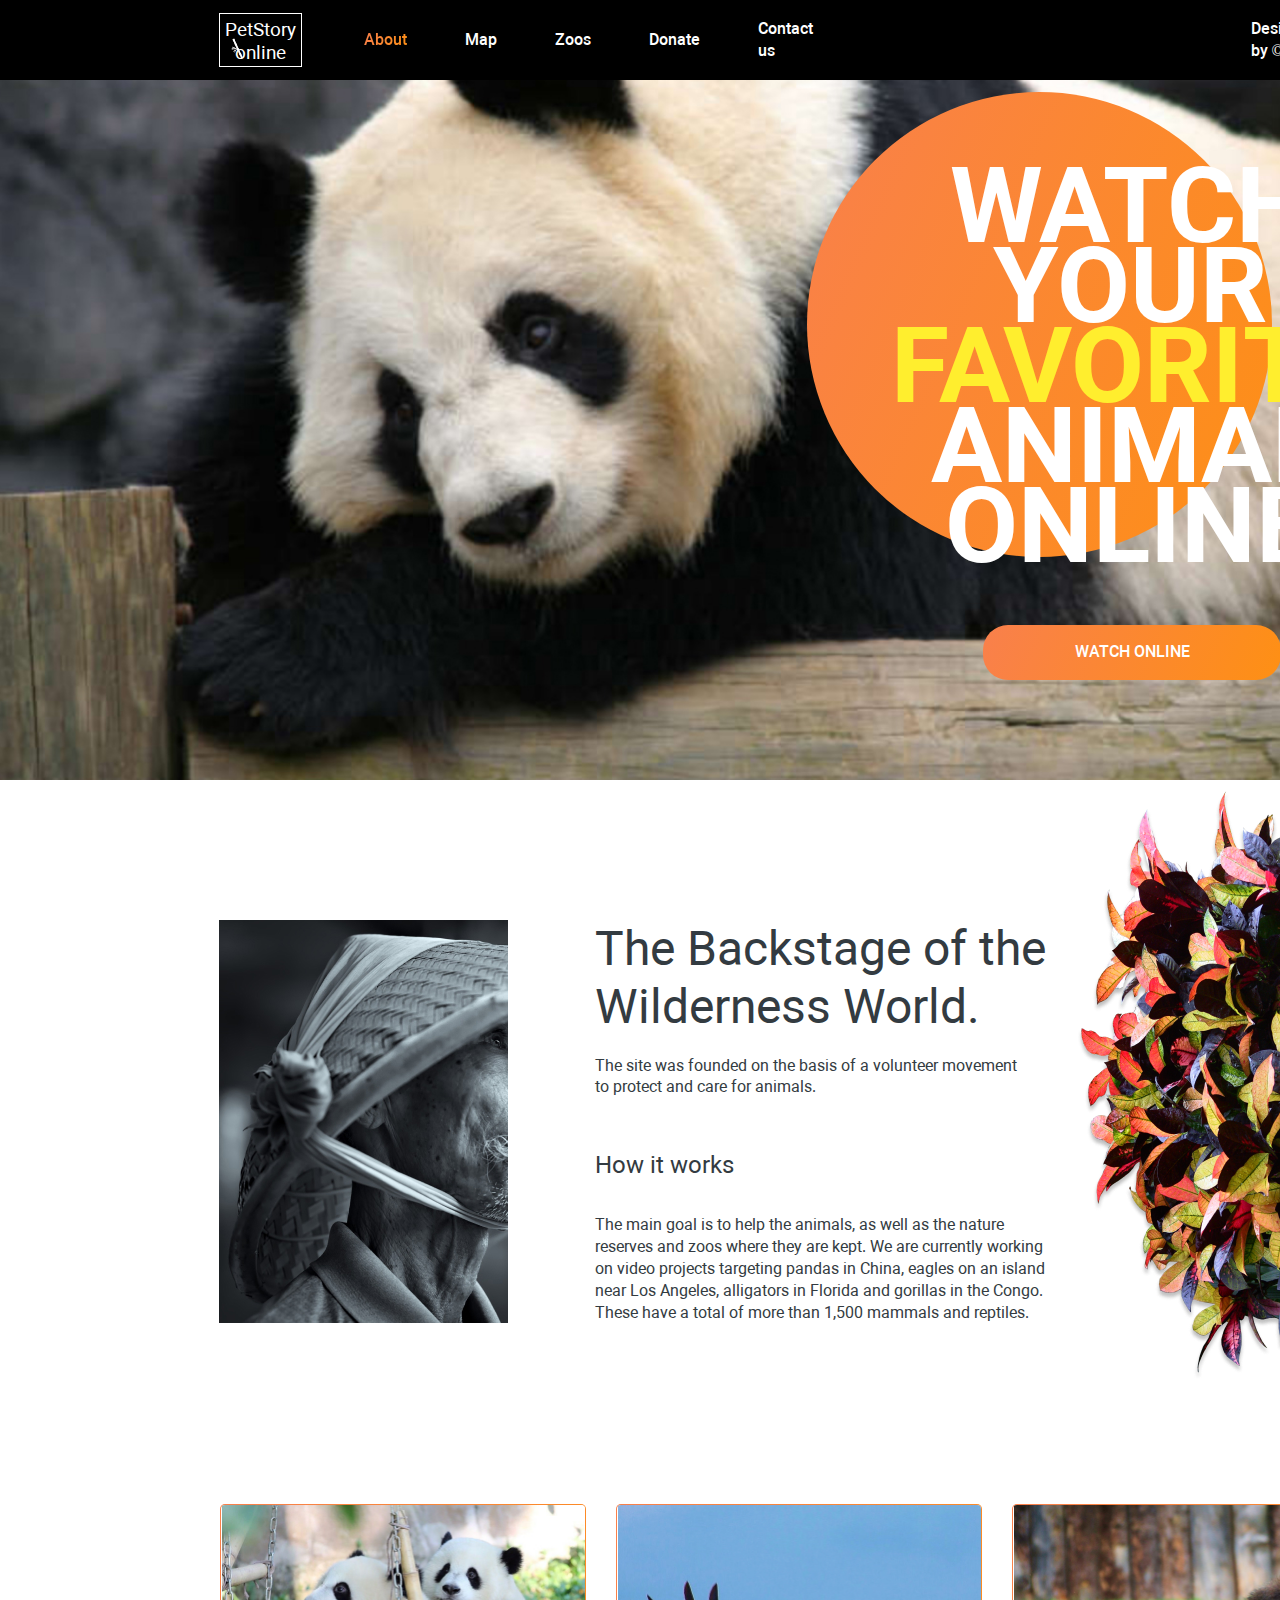
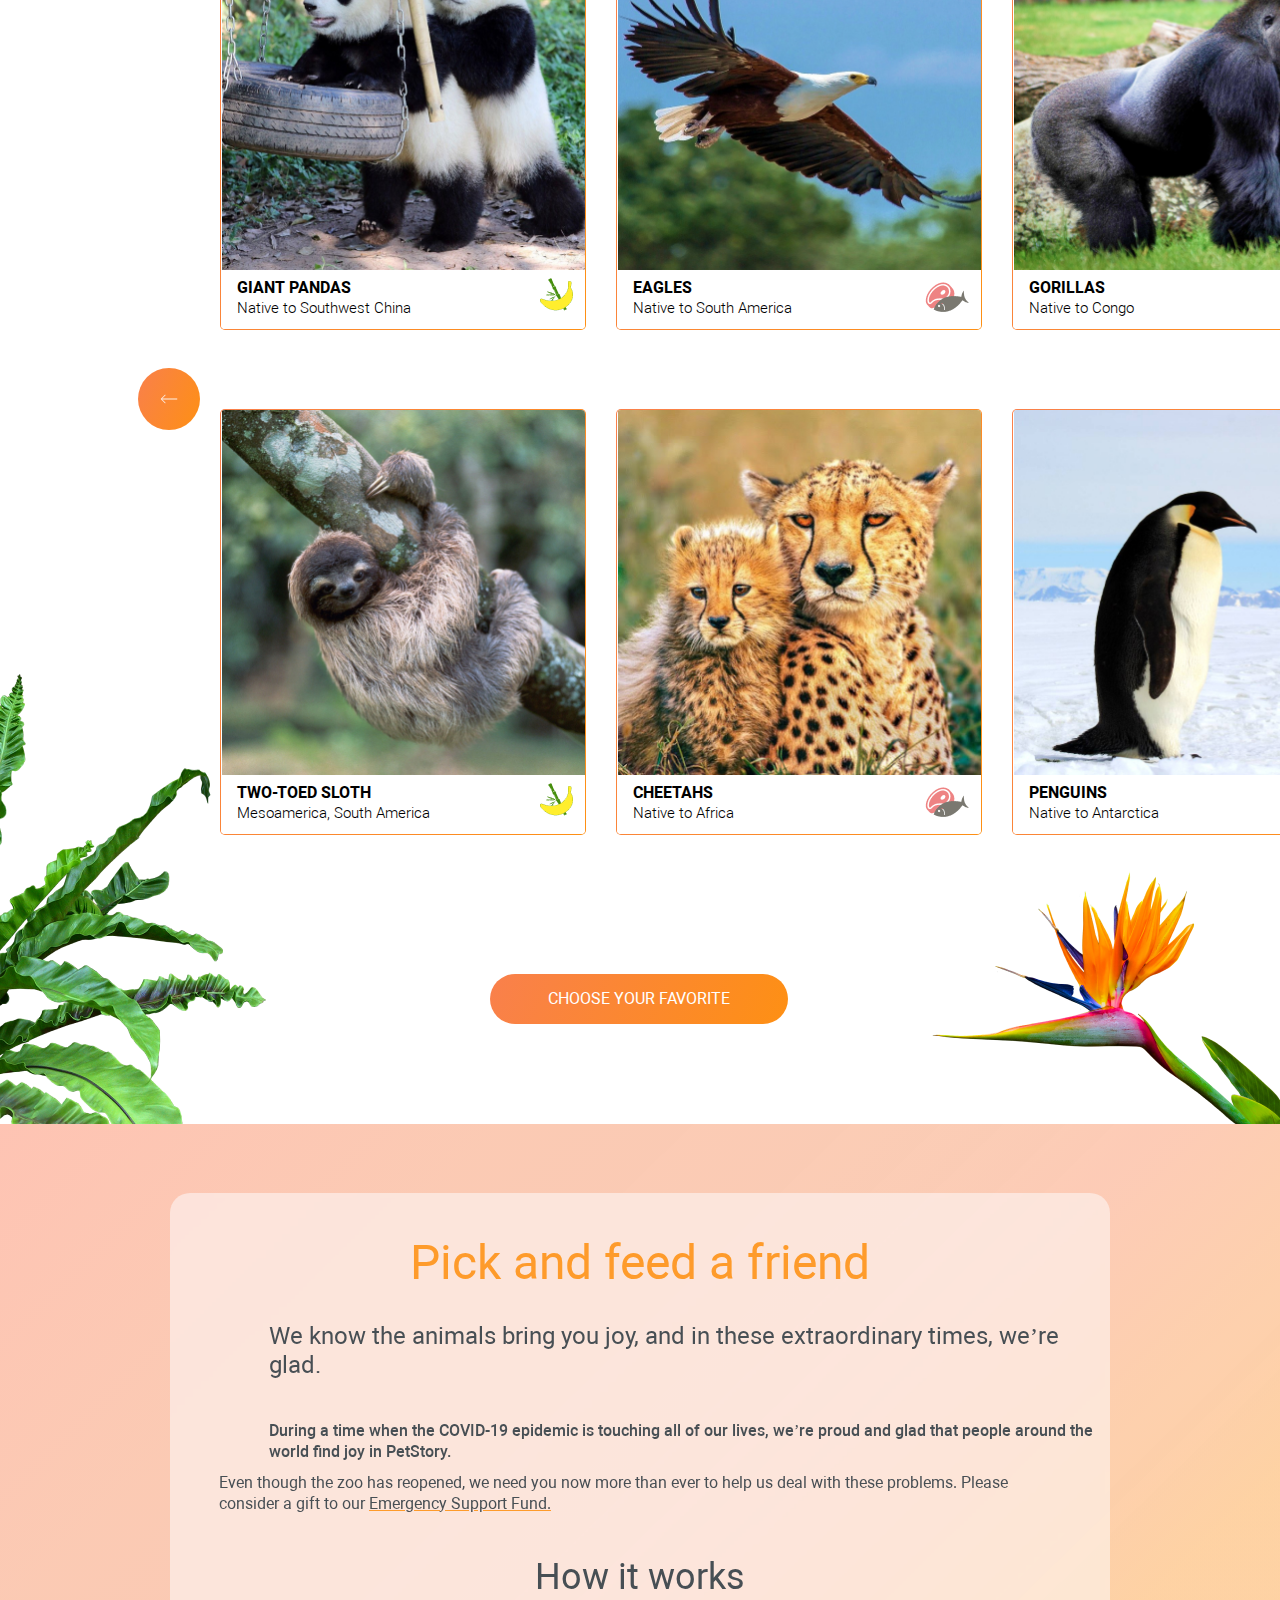
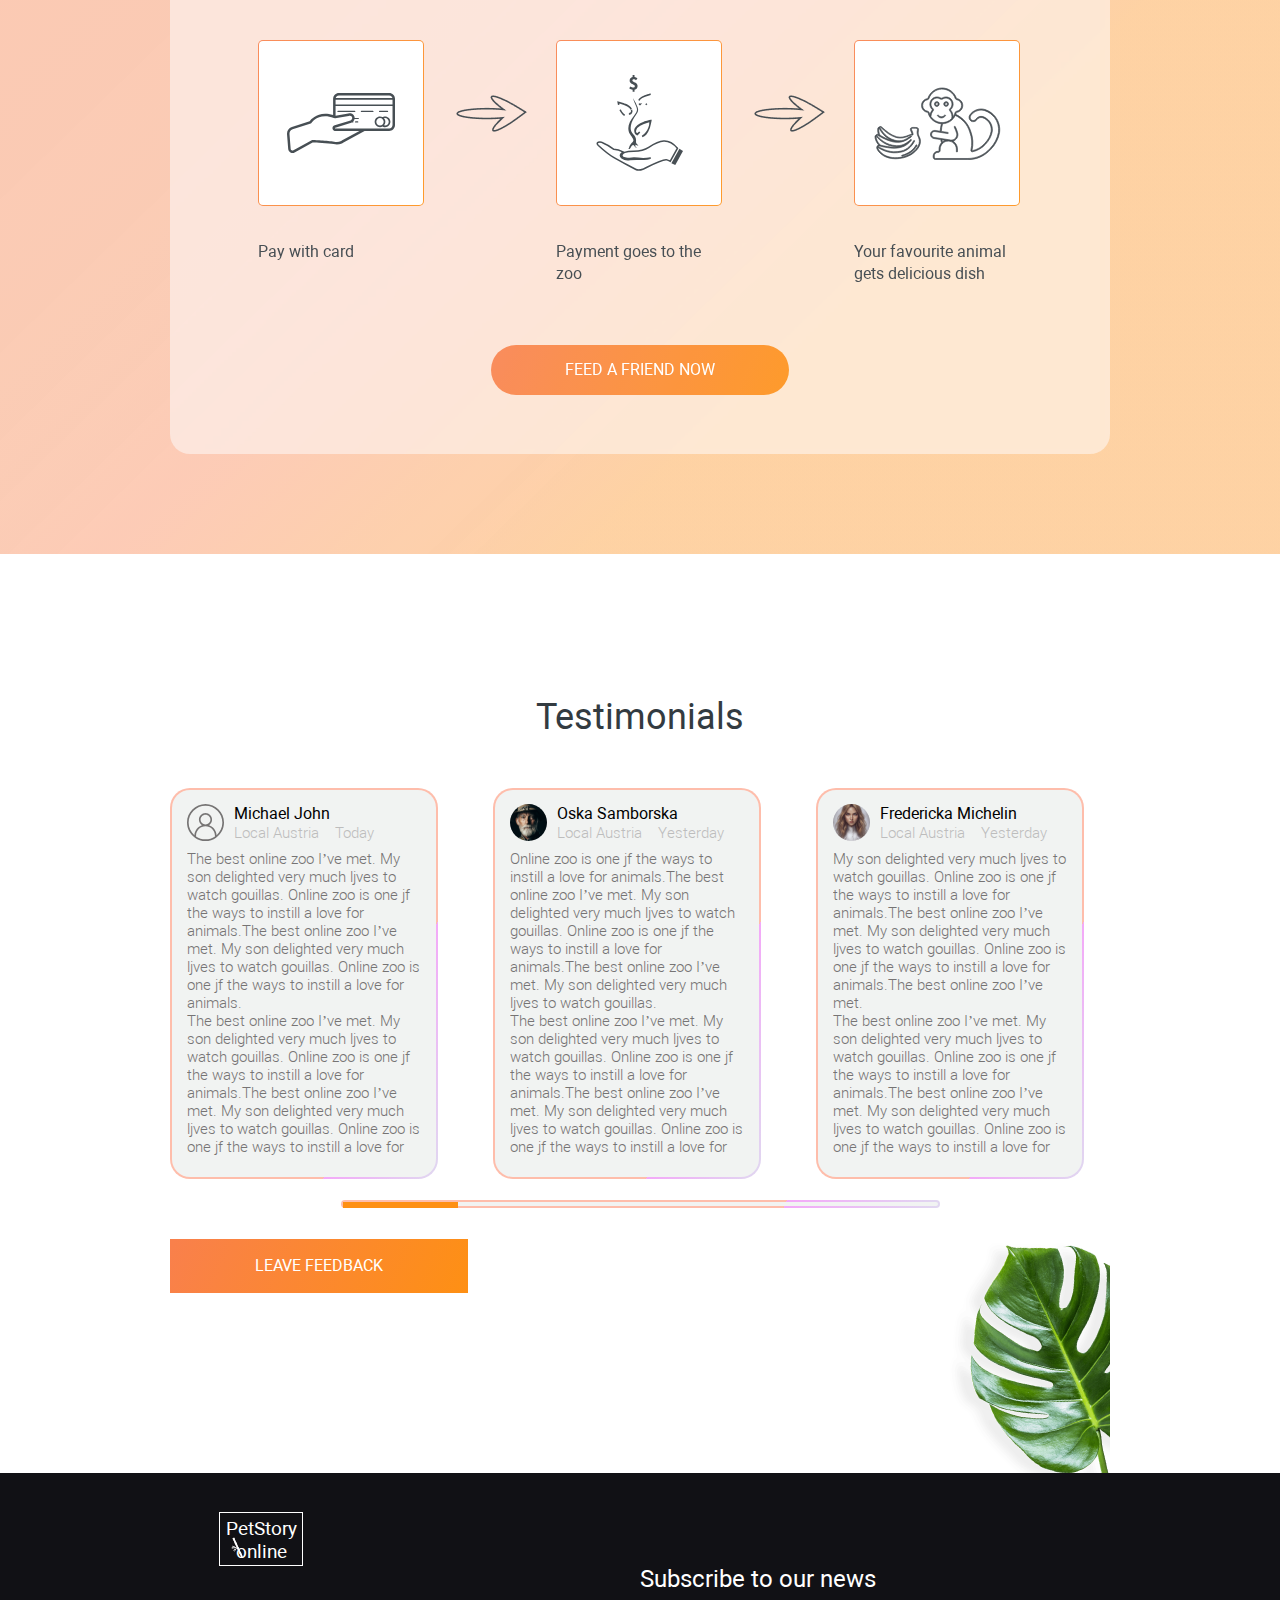
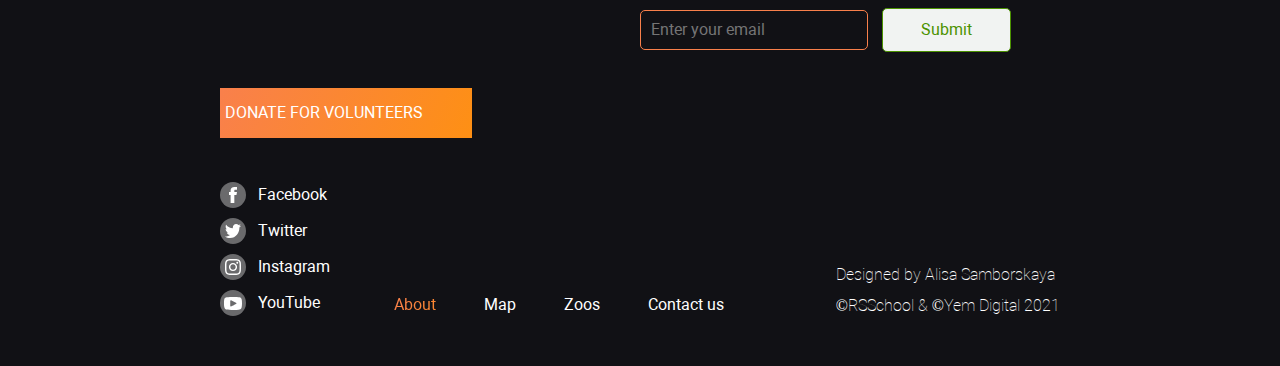
==== commit f615004f: "fix: change text position in hover state" ====
--- a/pages/main/index.html
+++ b/pages/main/index.html
@@ -148,6 +148,7 @@
                     <img class="border-gradient schema__img" src="../../assets/icons/pay.svg">
                     <figcaption class="schema__caption">Pay with card</figcaption>
                 </figure>
+                <!--                 сделать через псевдоэлемент-->
                 <img class="schema__arrow" src="../../assets/icons/arrow.png">
                 <figure class="schema__figure">
                     <img class="border-gradient schema__img" src="../../assets/icons/zoo.svg">
@@ -298,14 +299,14 @@
         </a>
         <form class="subscribe-form">
             <h3 class="subscribe-form__heading">Subscribe to our news</h3>
-            <input class="subscribe-form__input" placeholder="Enter your email">
+            <input type="email" class="subscribe-form__input" placeholder="Enter your email">
             <button type="submit" class="button button__submit subscribe-form__button">
                 Submit
             </button>
         </form>
-        <button class="button footer__button footer__button_donate footer__button">
+        <a href="../donate/index.html" class=" link button footer__button footer__button_donate footer__button">
             donate for volunteers
-        </button>
+        </a>
         <ul class="list social-links">
             <li class="social-link__item">
                 <a href="https://www.facebook.com" class="footer__social-link">
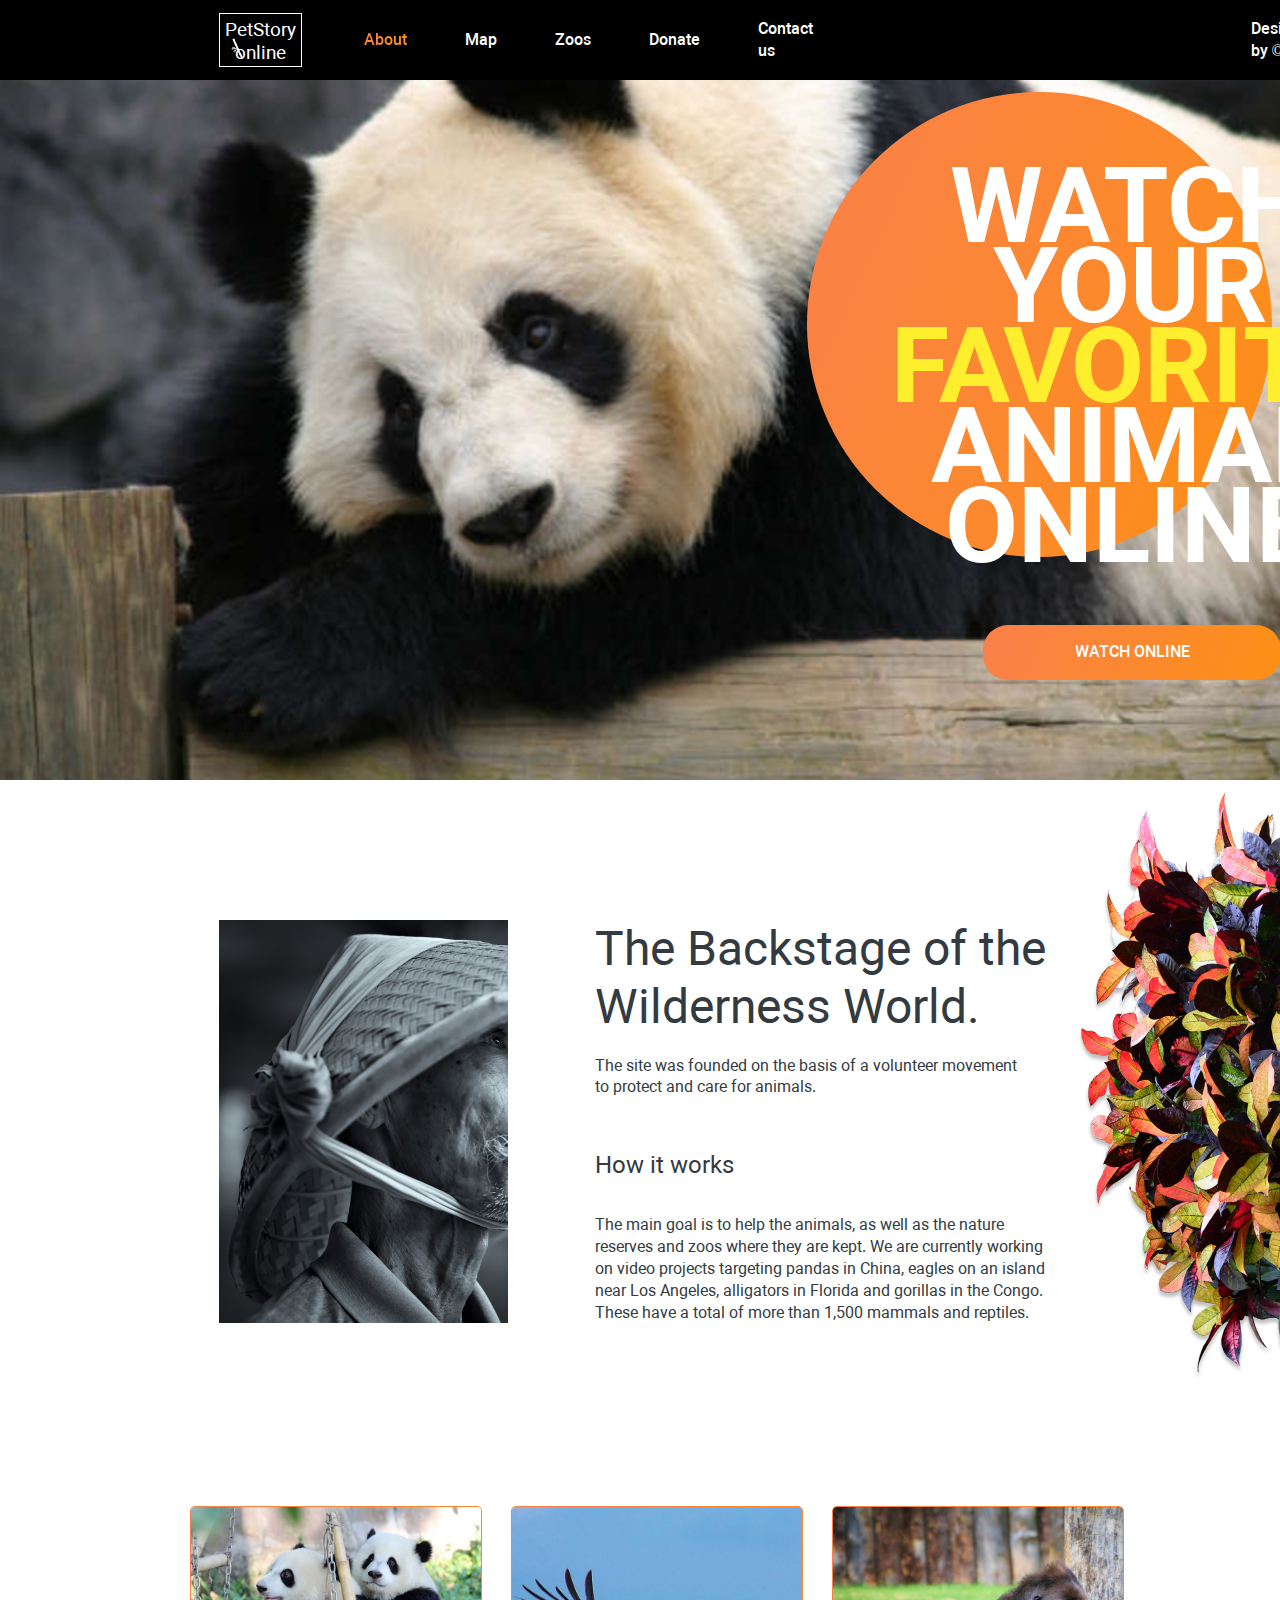
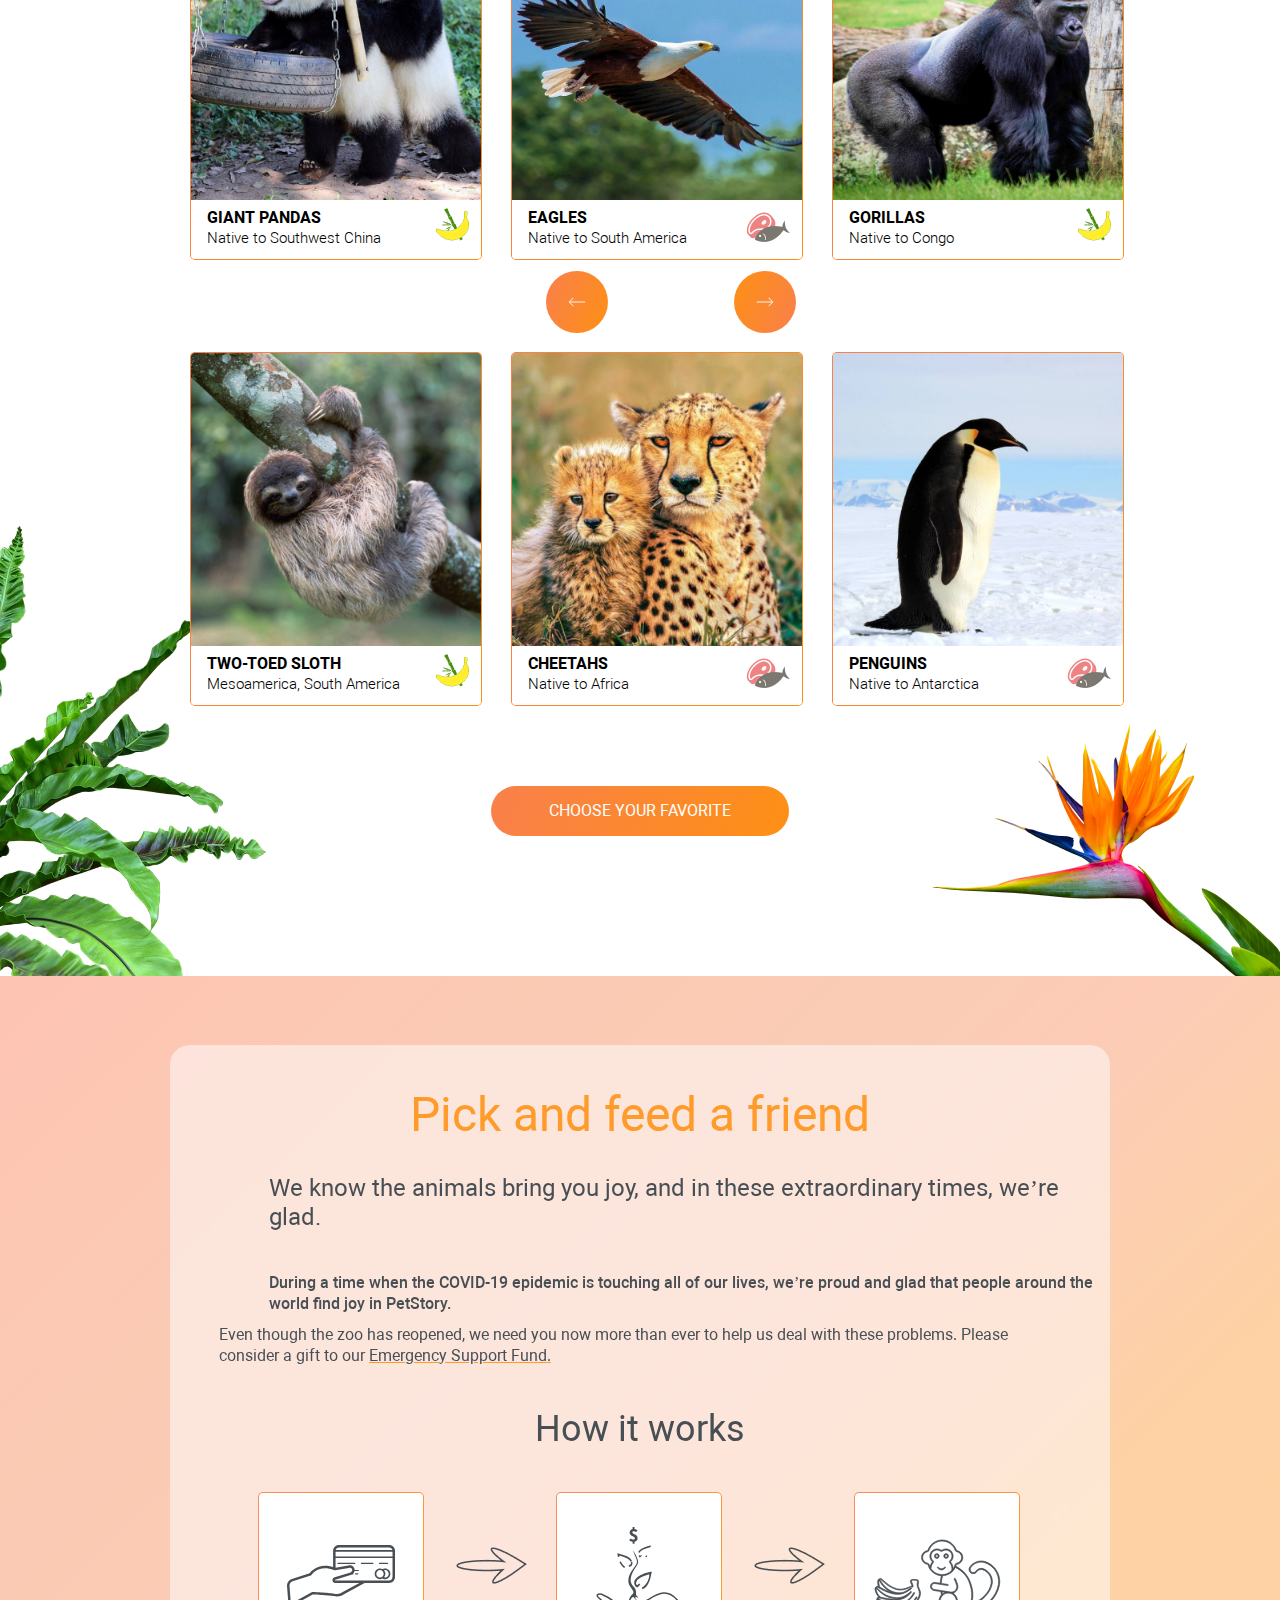
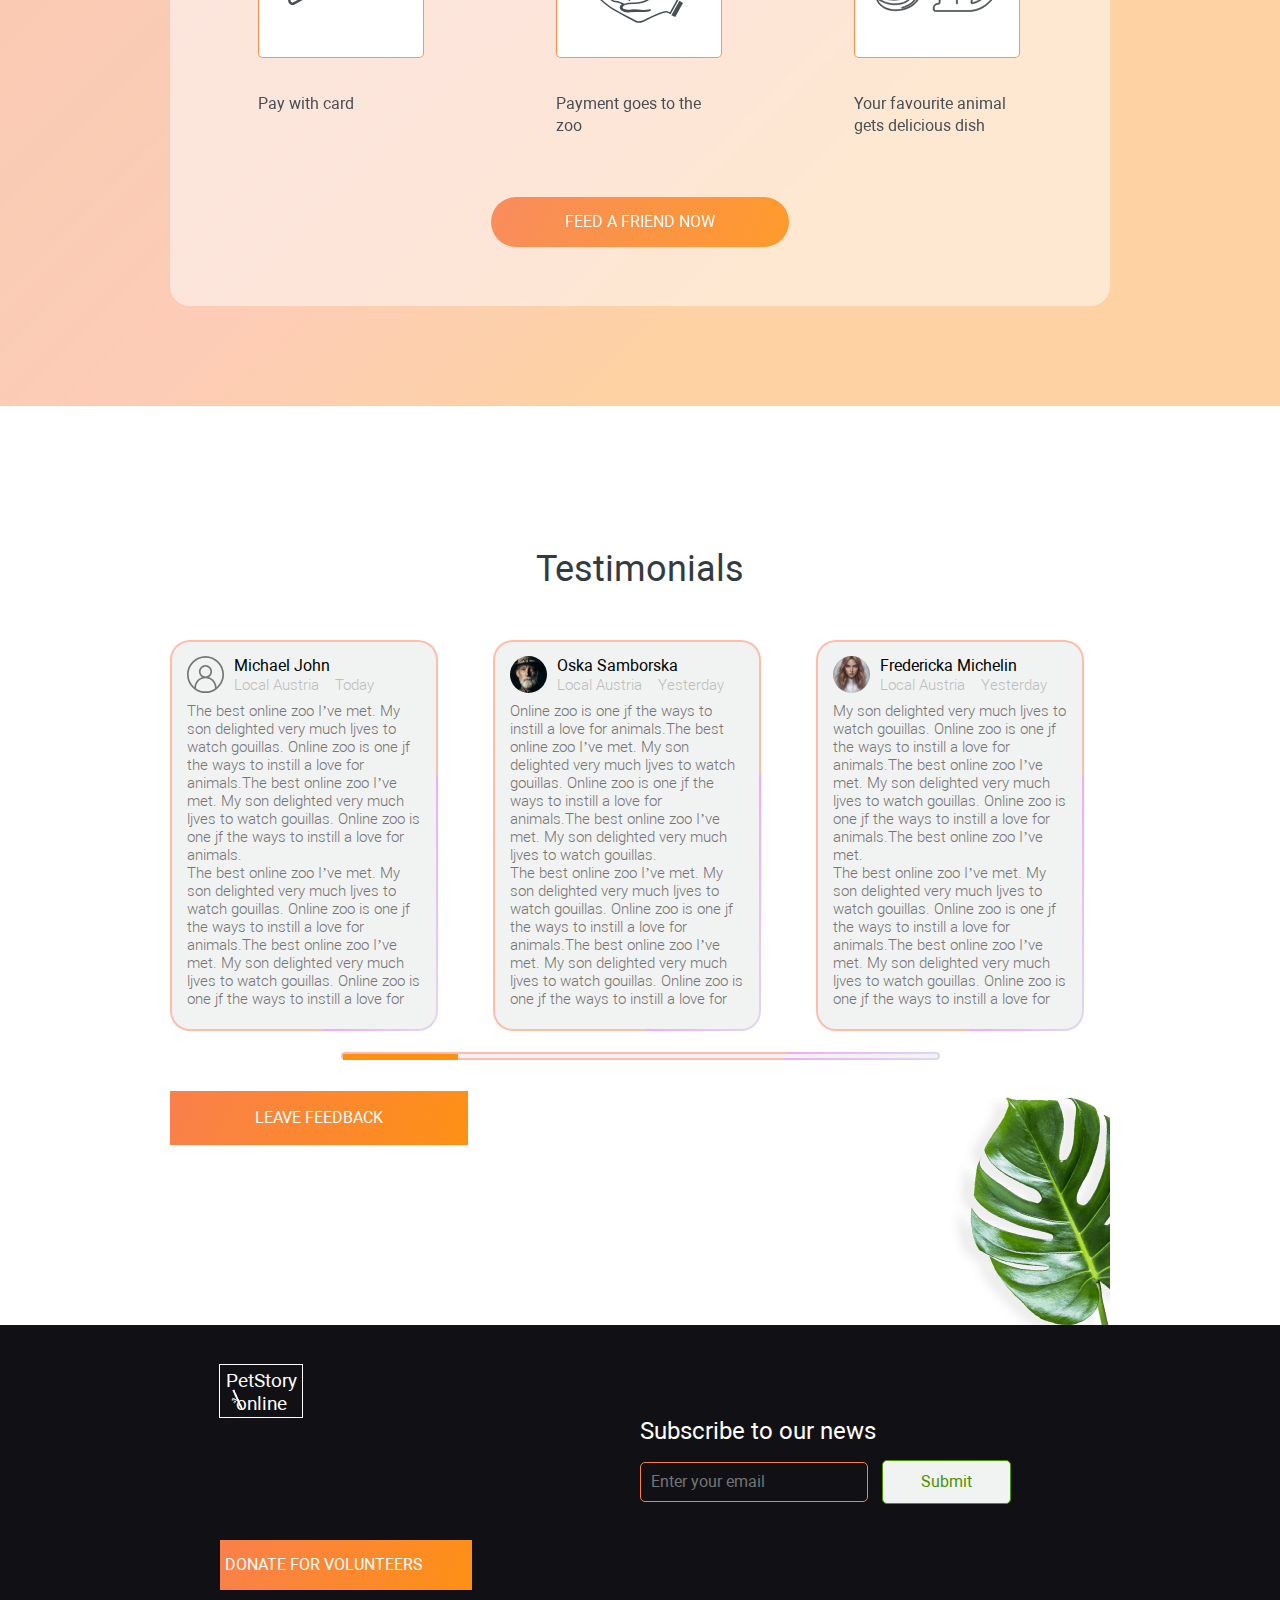
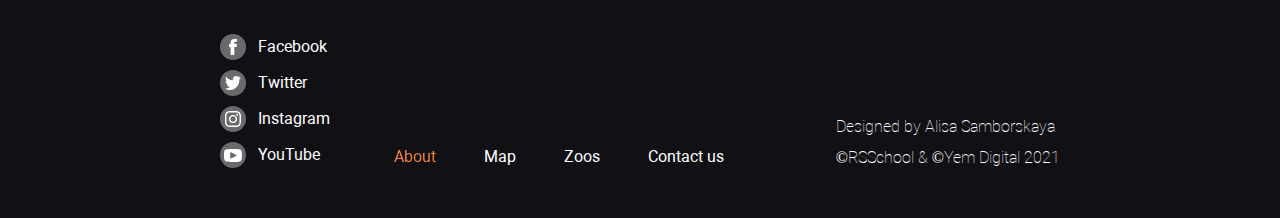
==== commit 4b71c04d: "fix: for merge with week-2" ====
--- a/pages/main/index.html
+++ b/pages/main/index.html
@@ -148,7 +148,6 @@
                     <img class="border-gradient schema__img" src="../../assets/icons/pay.svg">
                     <figcaption class="schema__caption">Pay with card</figcaption>
                 </figure>
-                <!--                 сделать через псевдоэлемент-->
                 <img class="schema__arrow" src="../../assets/icons/arrow.png">
                 <figure class="schema__figure">
                     <img class="border-gradient schema__img" src="../../assets/icons/zoo.svg">
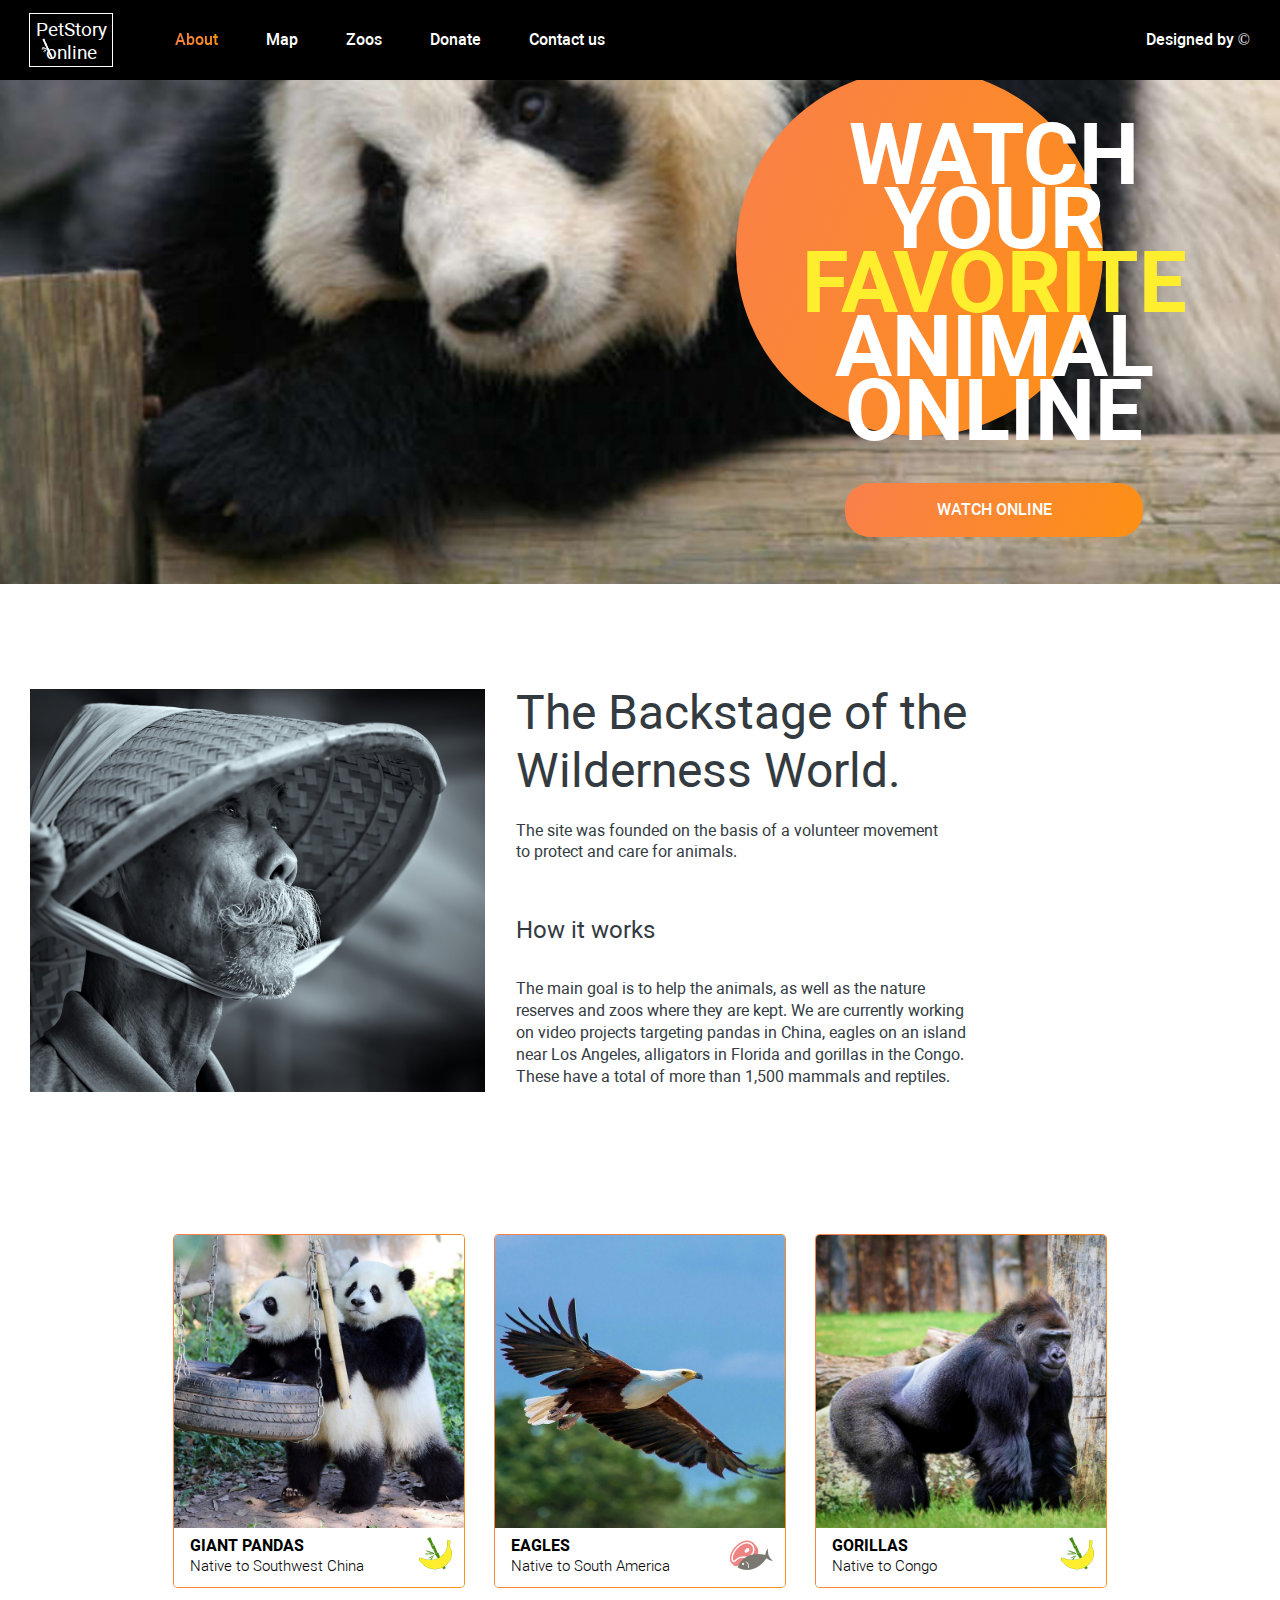
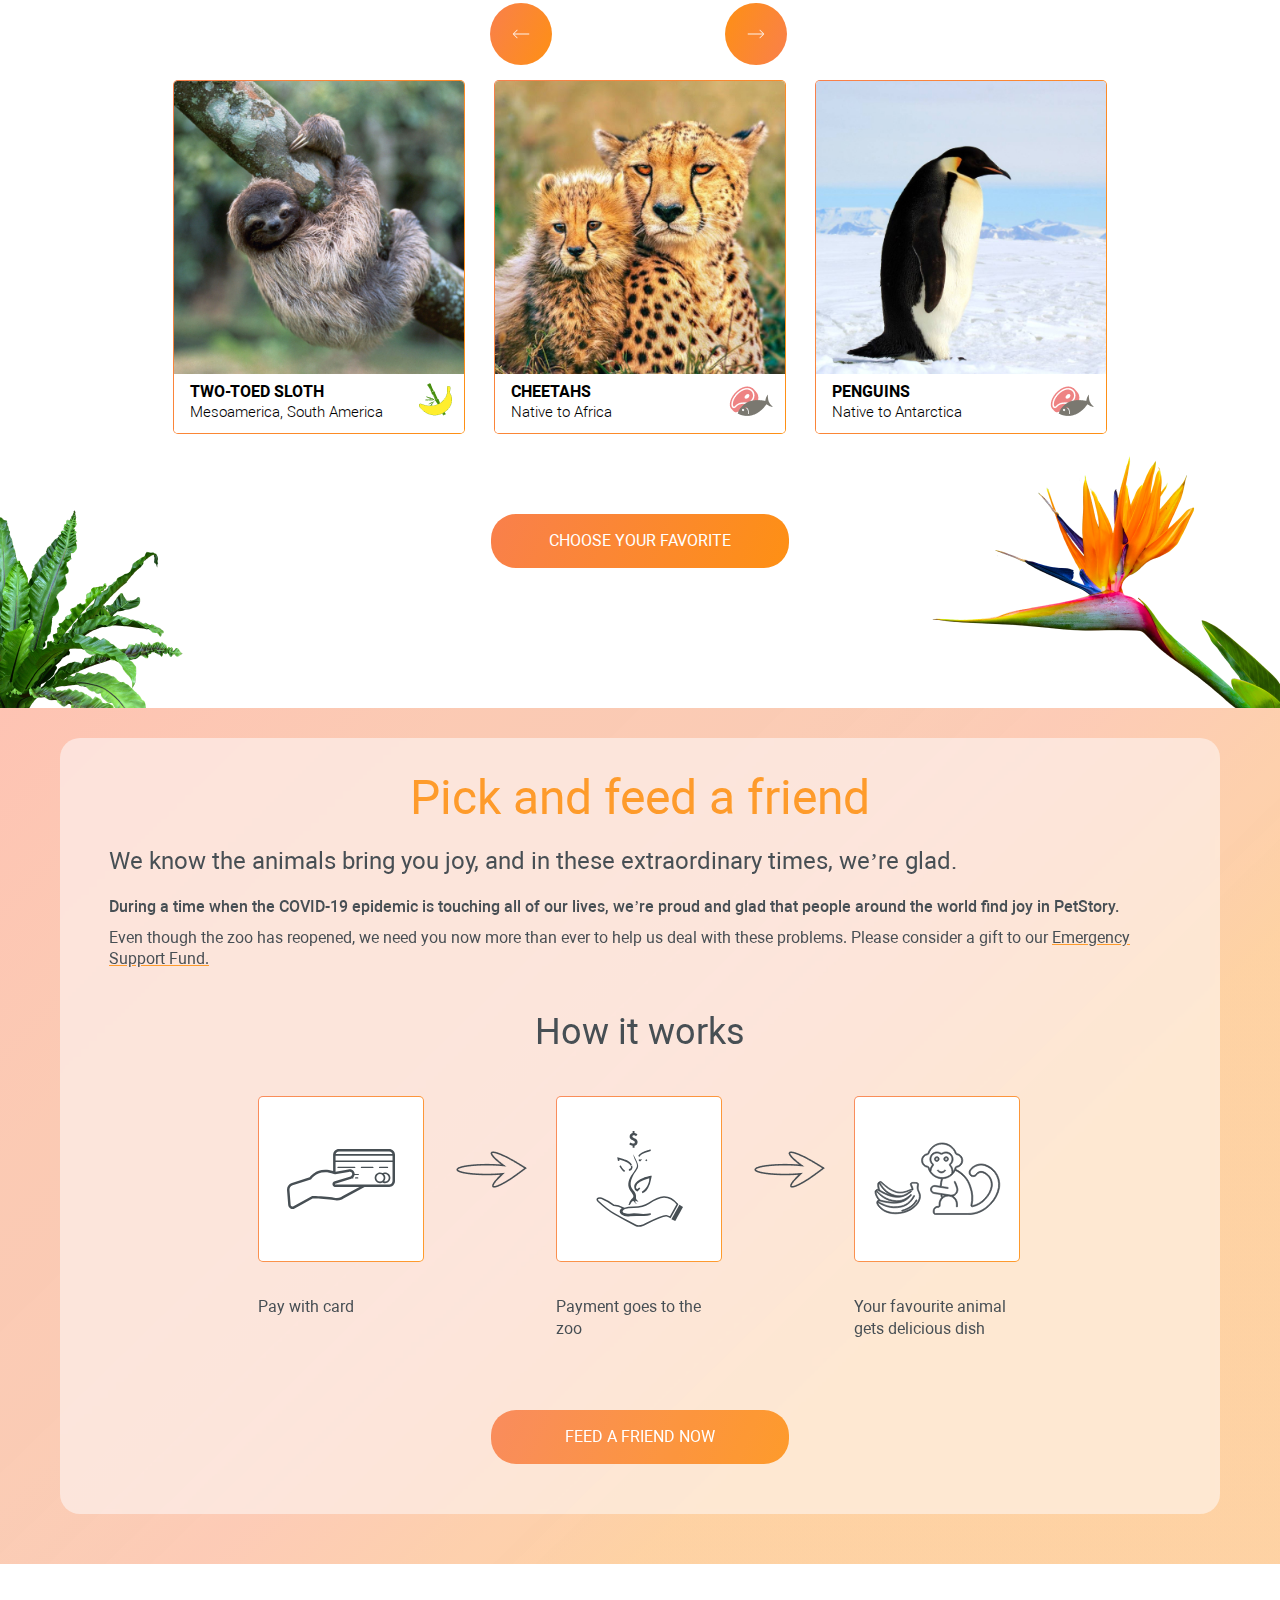
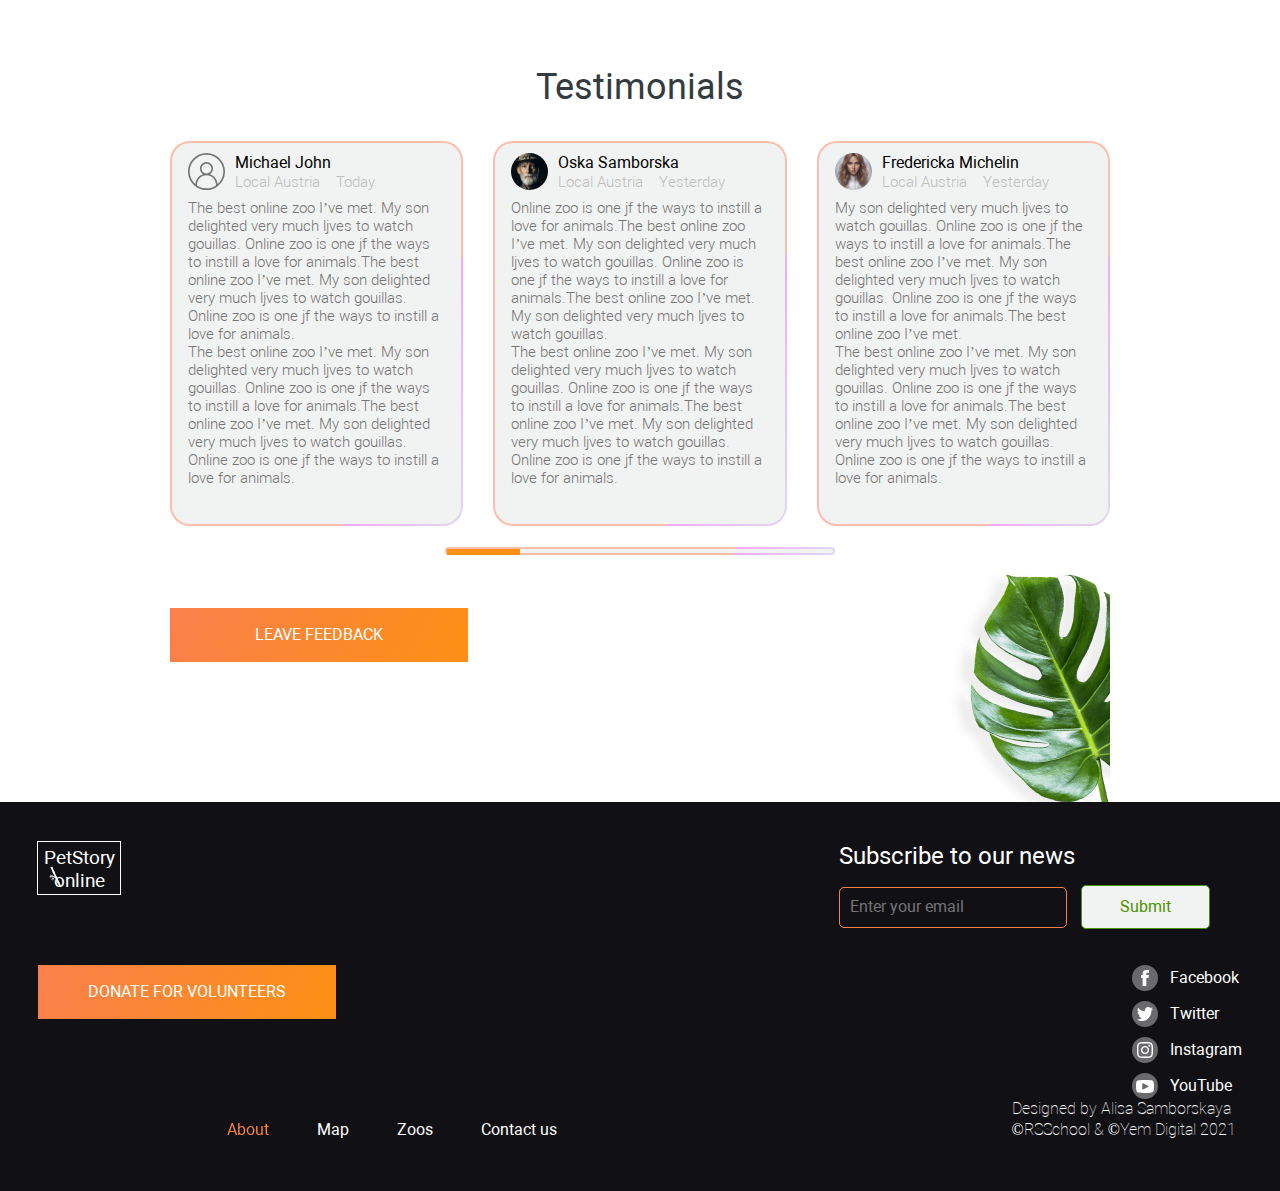
==== commit aa00c129: "add styles for main pagr 100px" ====
--- a/pages/main/index.html
+++ b/pages/main/index.html
@@ -308,22 +308,22 @@
         </a>
         <ul class="list social-links">
             <li class="social-link__item">
-                <a href="https://www.facebook.com" class="footer__social-link">
+                <a href="https://www.facebook.com" class="link footer__social-link">
                     <img class="footer__social-icon" src="../../assets/icons/facebook.svg"><span>Facebook</span>
                 </a>
             </li>
             <li class="social-link__item">
-                <a href="https://twitter.com" class="footer__social-link">
+                <a href="https://twitter.com" class="link footer__social-link">
                     <img class="footer__social-icon" src="../../assets/icons/twitter.svg"><span>Twitter</span>
                 </a>
             </li>
             <li class="social-link__item">
-                <a href="https://www.instagram.com" class="footer__social-link">
+                <a href="https://www.instagram.com" class="link footer__social-link">
                     <img class="footer__social-icon" src="../../assets/icons/instagram.svg"><span>Instagram</span>
                 </a>
             </li>
             <li class="social-link__item">
-                <a href="https://www.youtube.com" class="footer__social-link">
+                <a href="https://www.youtube.com" class="link footer__social-link">
                     <img class="footer__social-icon" src="../../assets/icons/yourube.svg"><span>YouTube</span>
                 </a>
             </li>
@@ -338,12 +338,13 @@
             </ul>
         </nav>
         <div class="footer__design">
-            <p class="footer__design-inf">
+<!--            <a href="https://www.figma.com/file/jfEFwkXVj1WRq7sUHDr8os/PetStory-online" class="link footer__design-inf">-->
+
+<!--            </a>-->
+            <a href="https://www.figma.com/file/jfEFwkXVj1WRq7sUHDr8os/PetStory-online" class="link footer__design-inf">
                 Designed by Alisa Samborskaya
-            </p>
-            <p class="footer__design-inf">
                 ©RSSchool & ©Yem Digital 2021
-            </p>
+            </a>
         </div>
     </div>
 </footer>
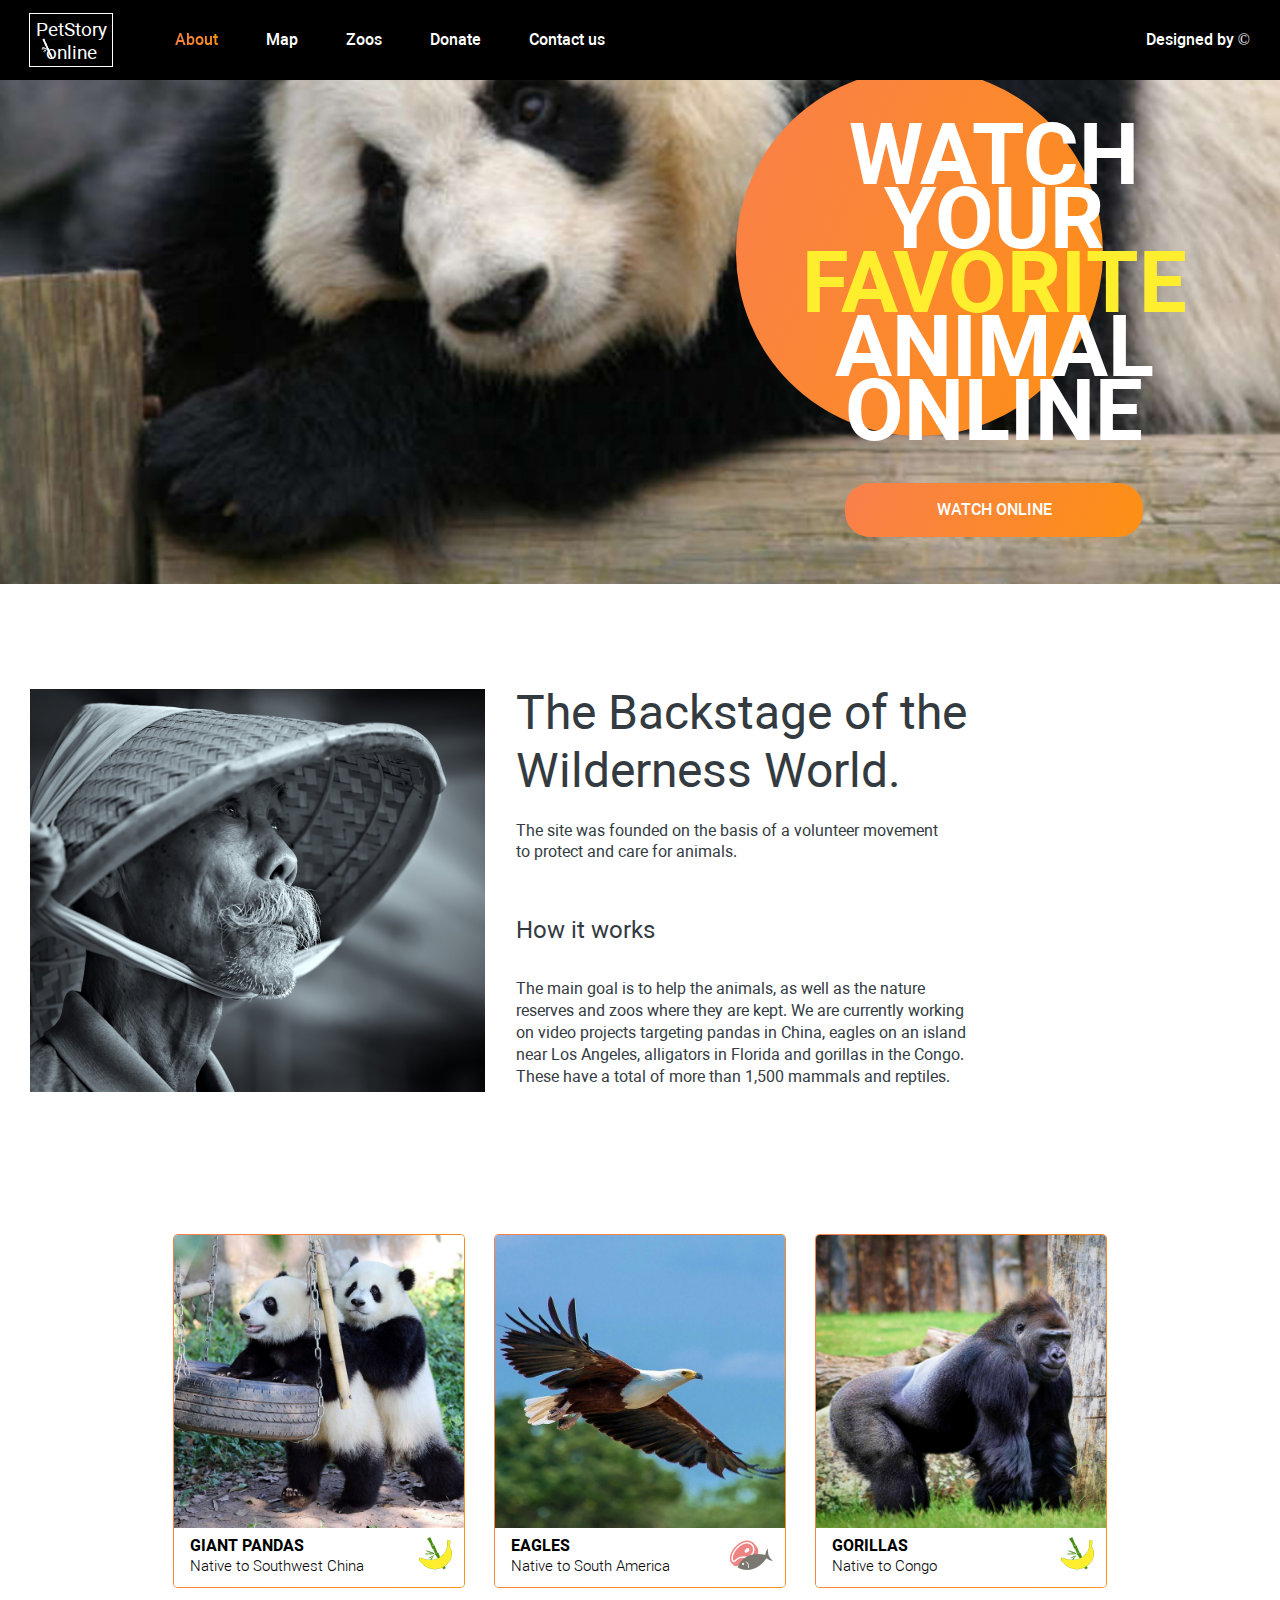
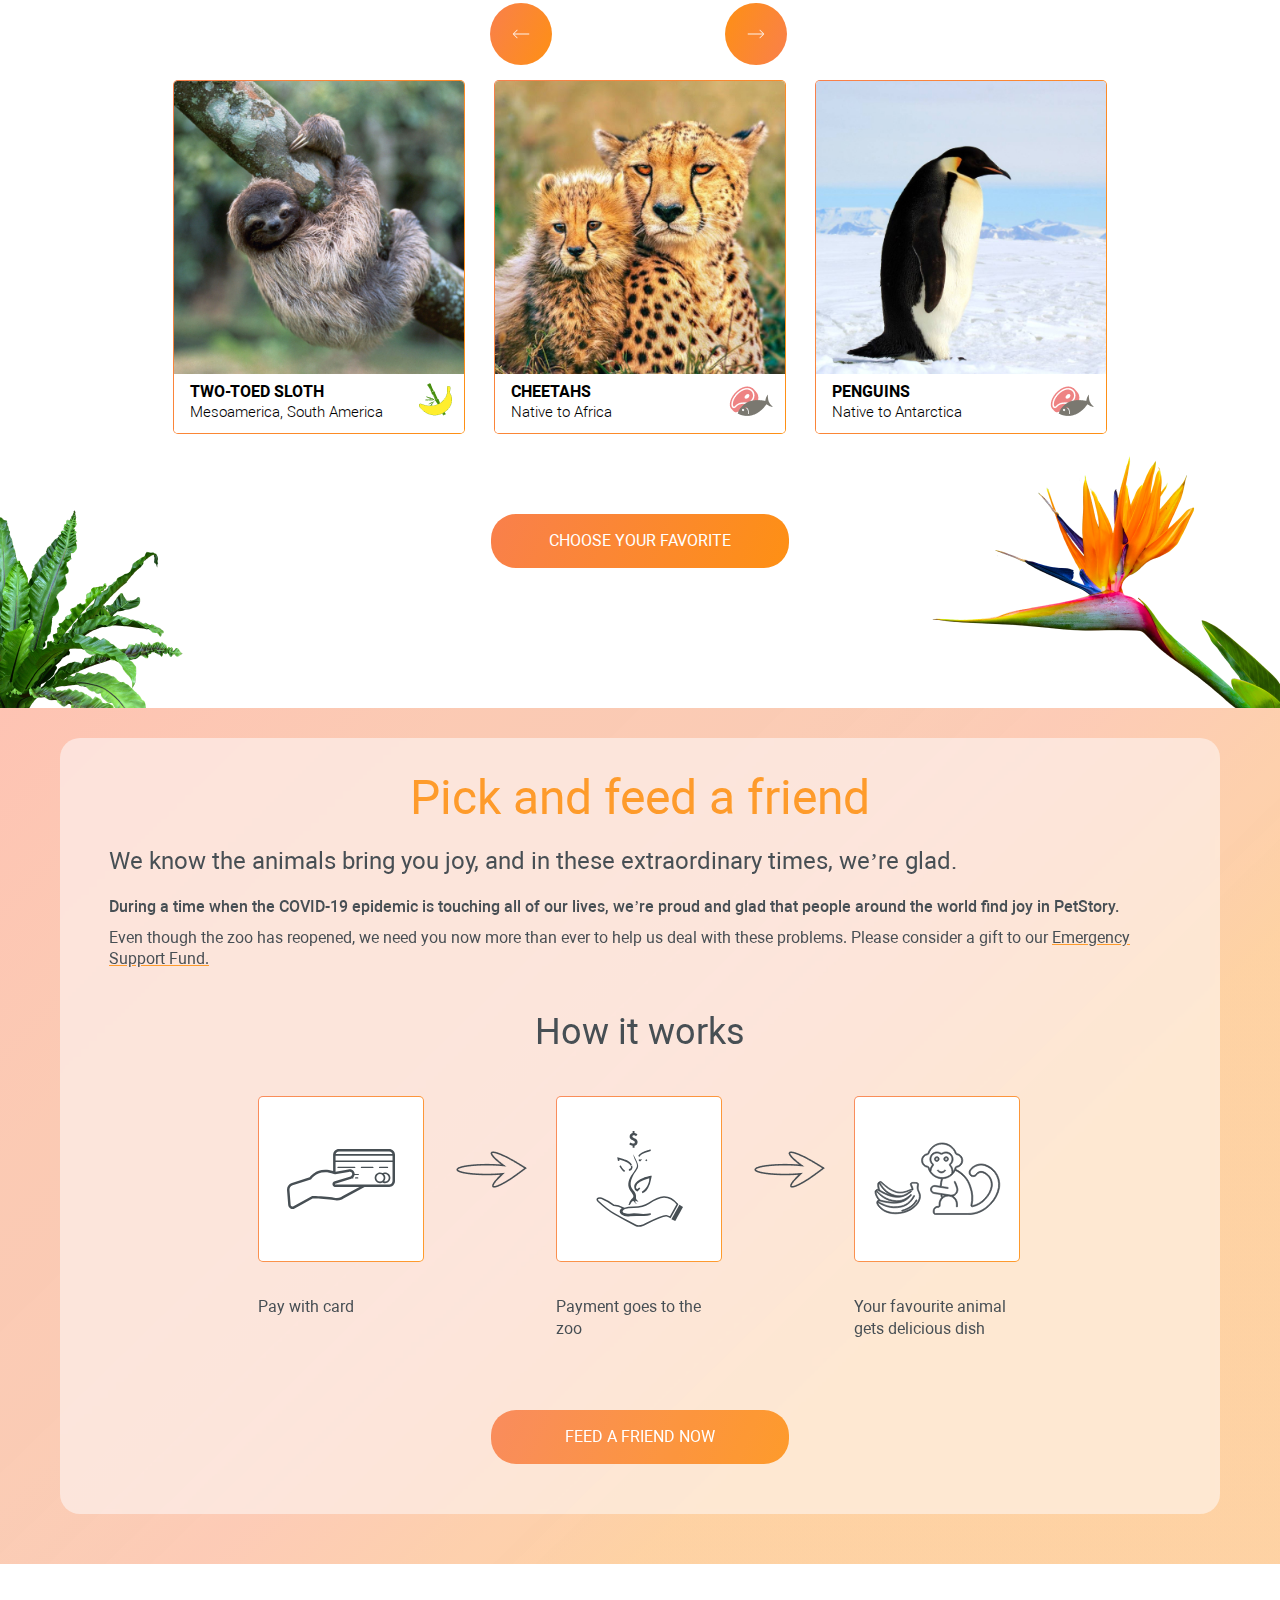
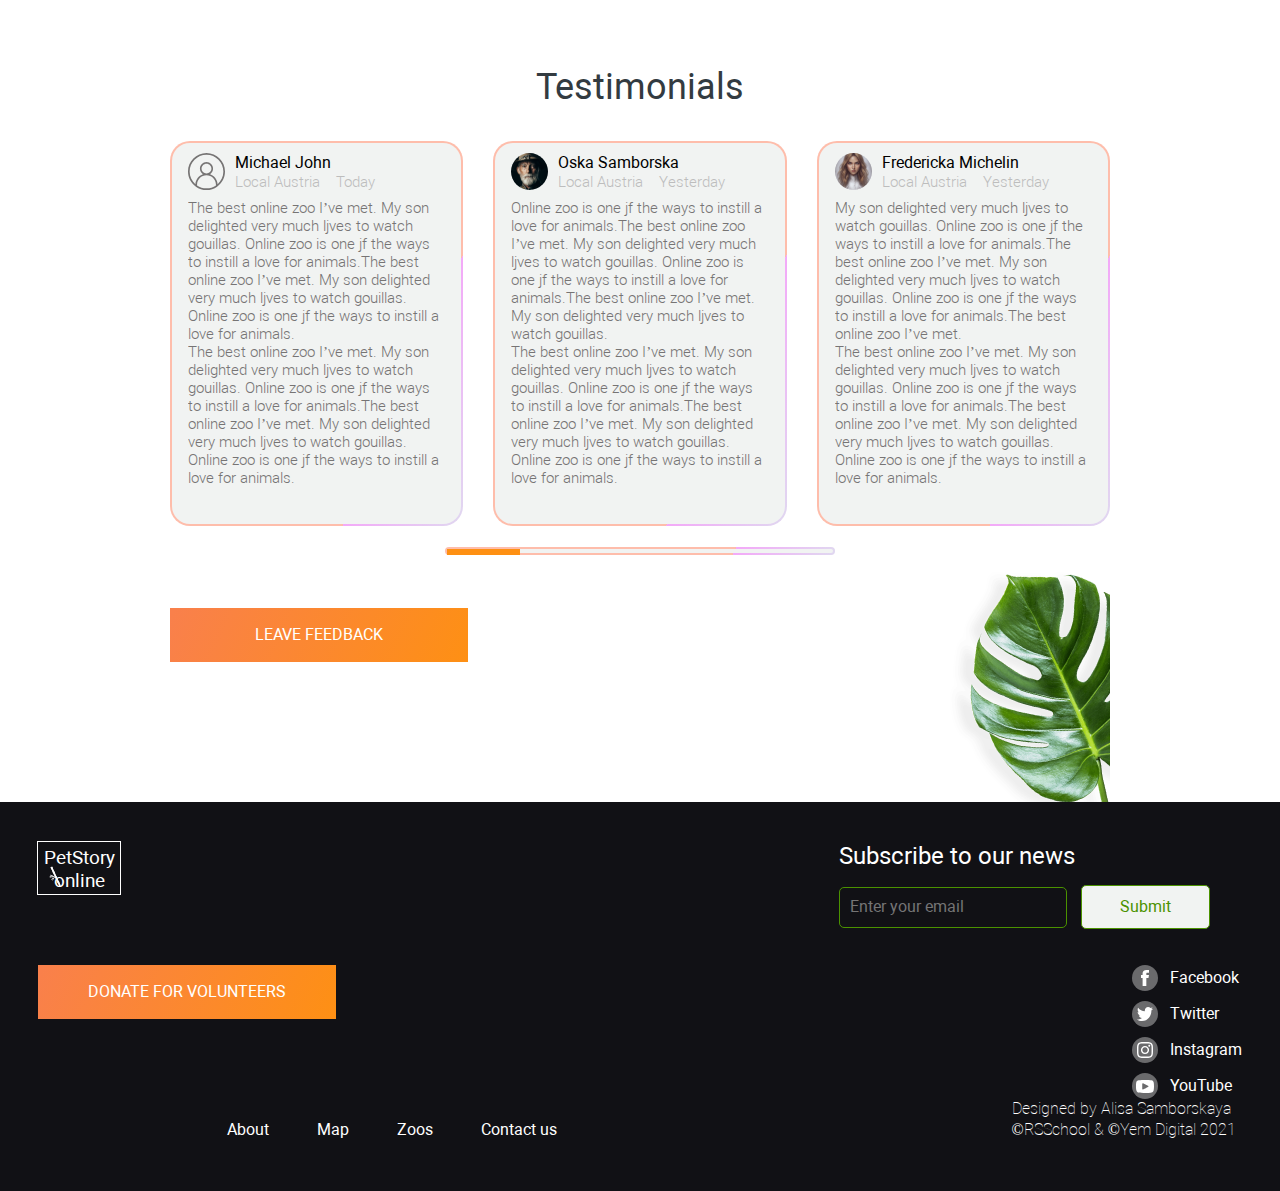
==== commit d61345ca: "fix: do footer in donation page" ====
--- a/pages/main/index.html
+++ b/pages/main/index.html
@@ -330,7 +330,7 @@
         </ul>
         <nav class="footer__nav">
             <ul class="list footer__navigation-list">
-                <li class="footer__navigation-item footer__navigation-item_active"><a href="#main" class="link footer__navigation-link">About</a>
+                <li class="footer__navigation-item footer__navigation-item"><a href="#main" class="link footer__navigation-link">About</a>
                 </li>
                 <li class="footer__navigation-item"><a href="#" class="link footer__navigation-link">Map</a></li>
                 <li class="footer__navigation-item"><a href="#" class="link footer__navigation-link">Zoos</a></li>
